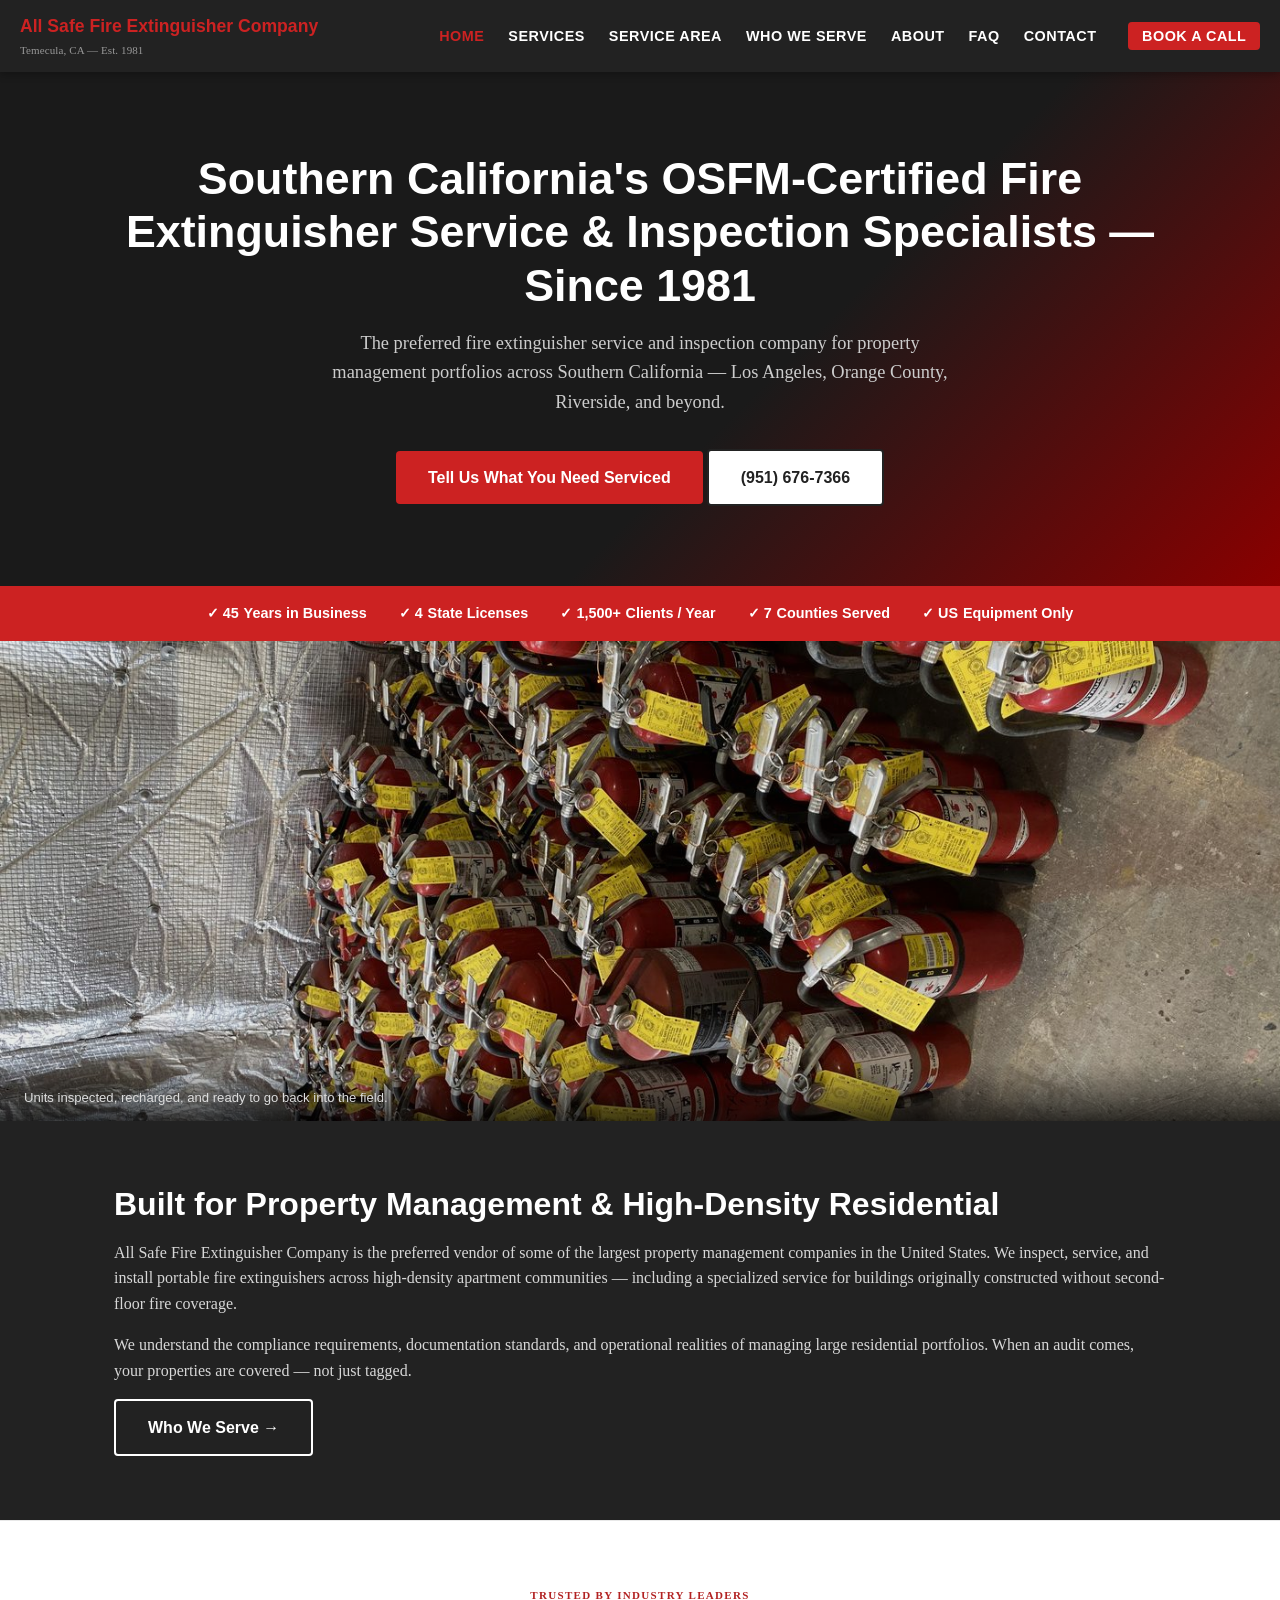
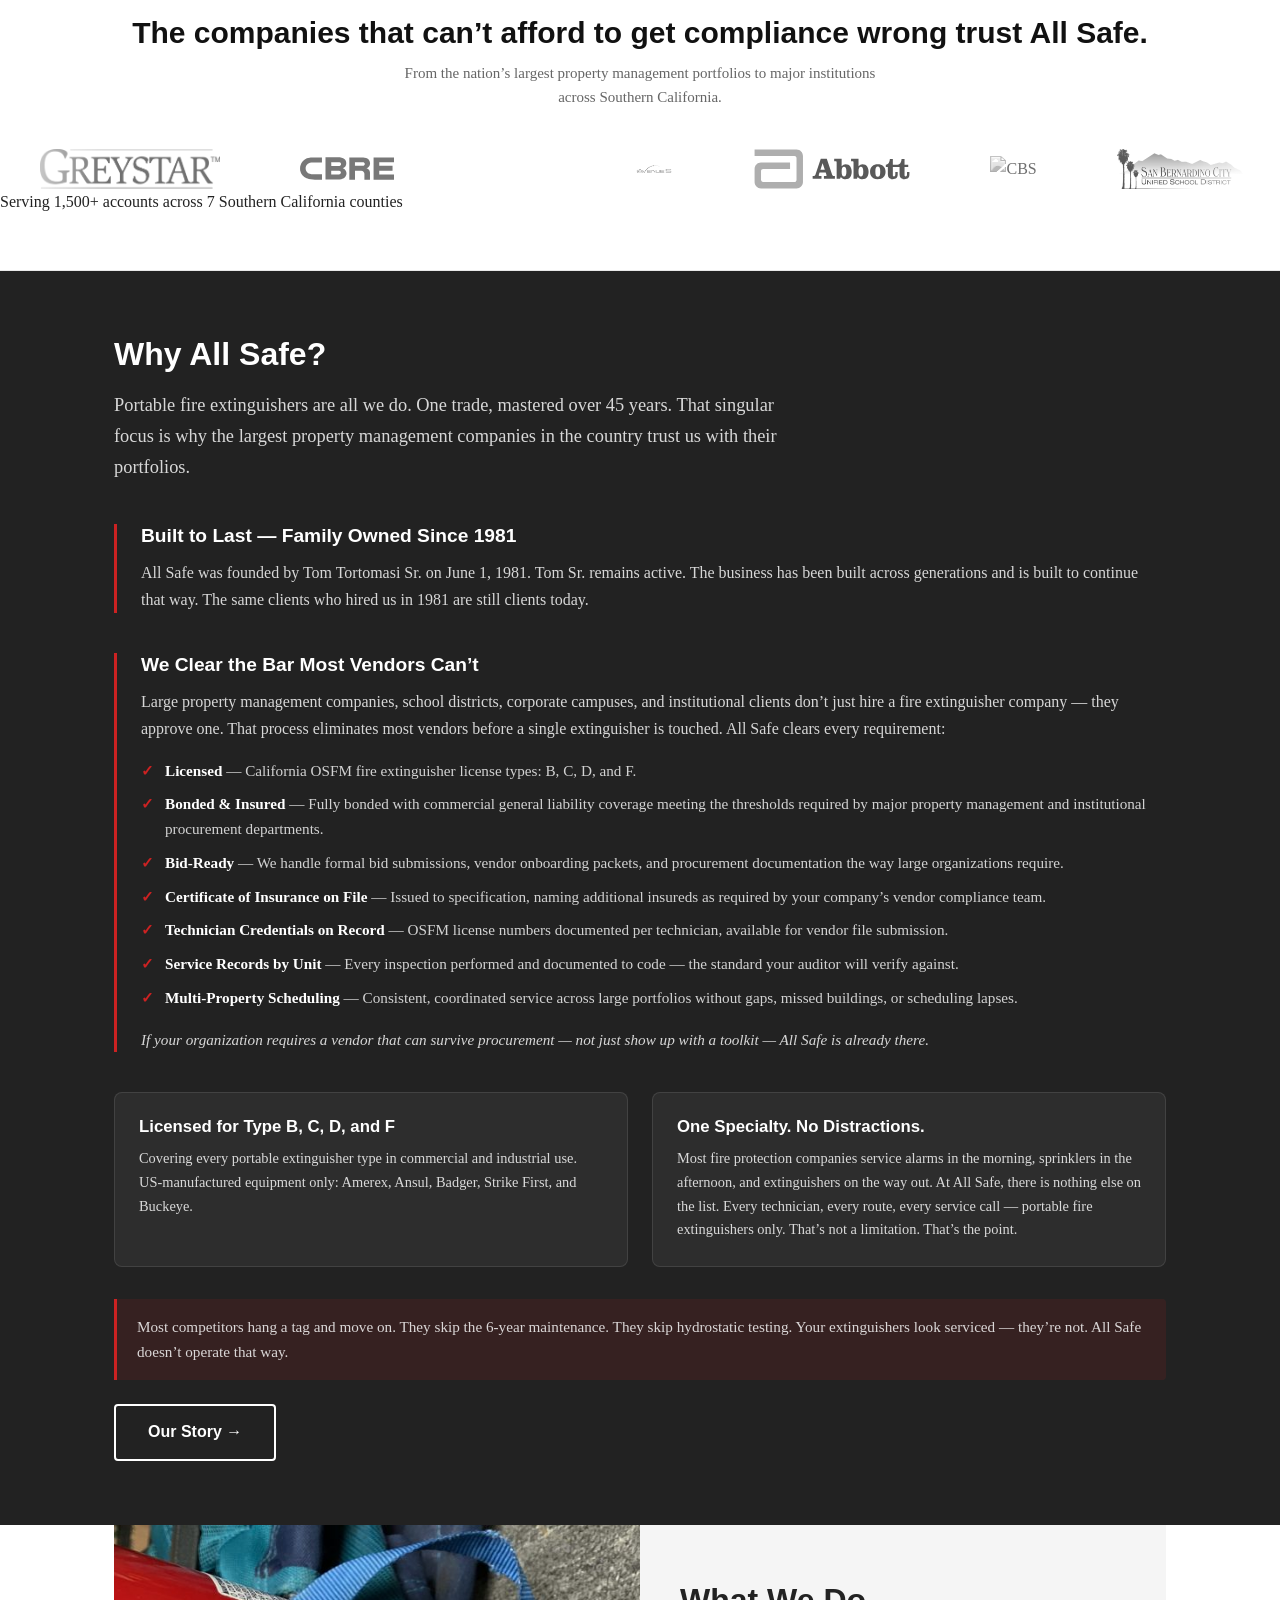
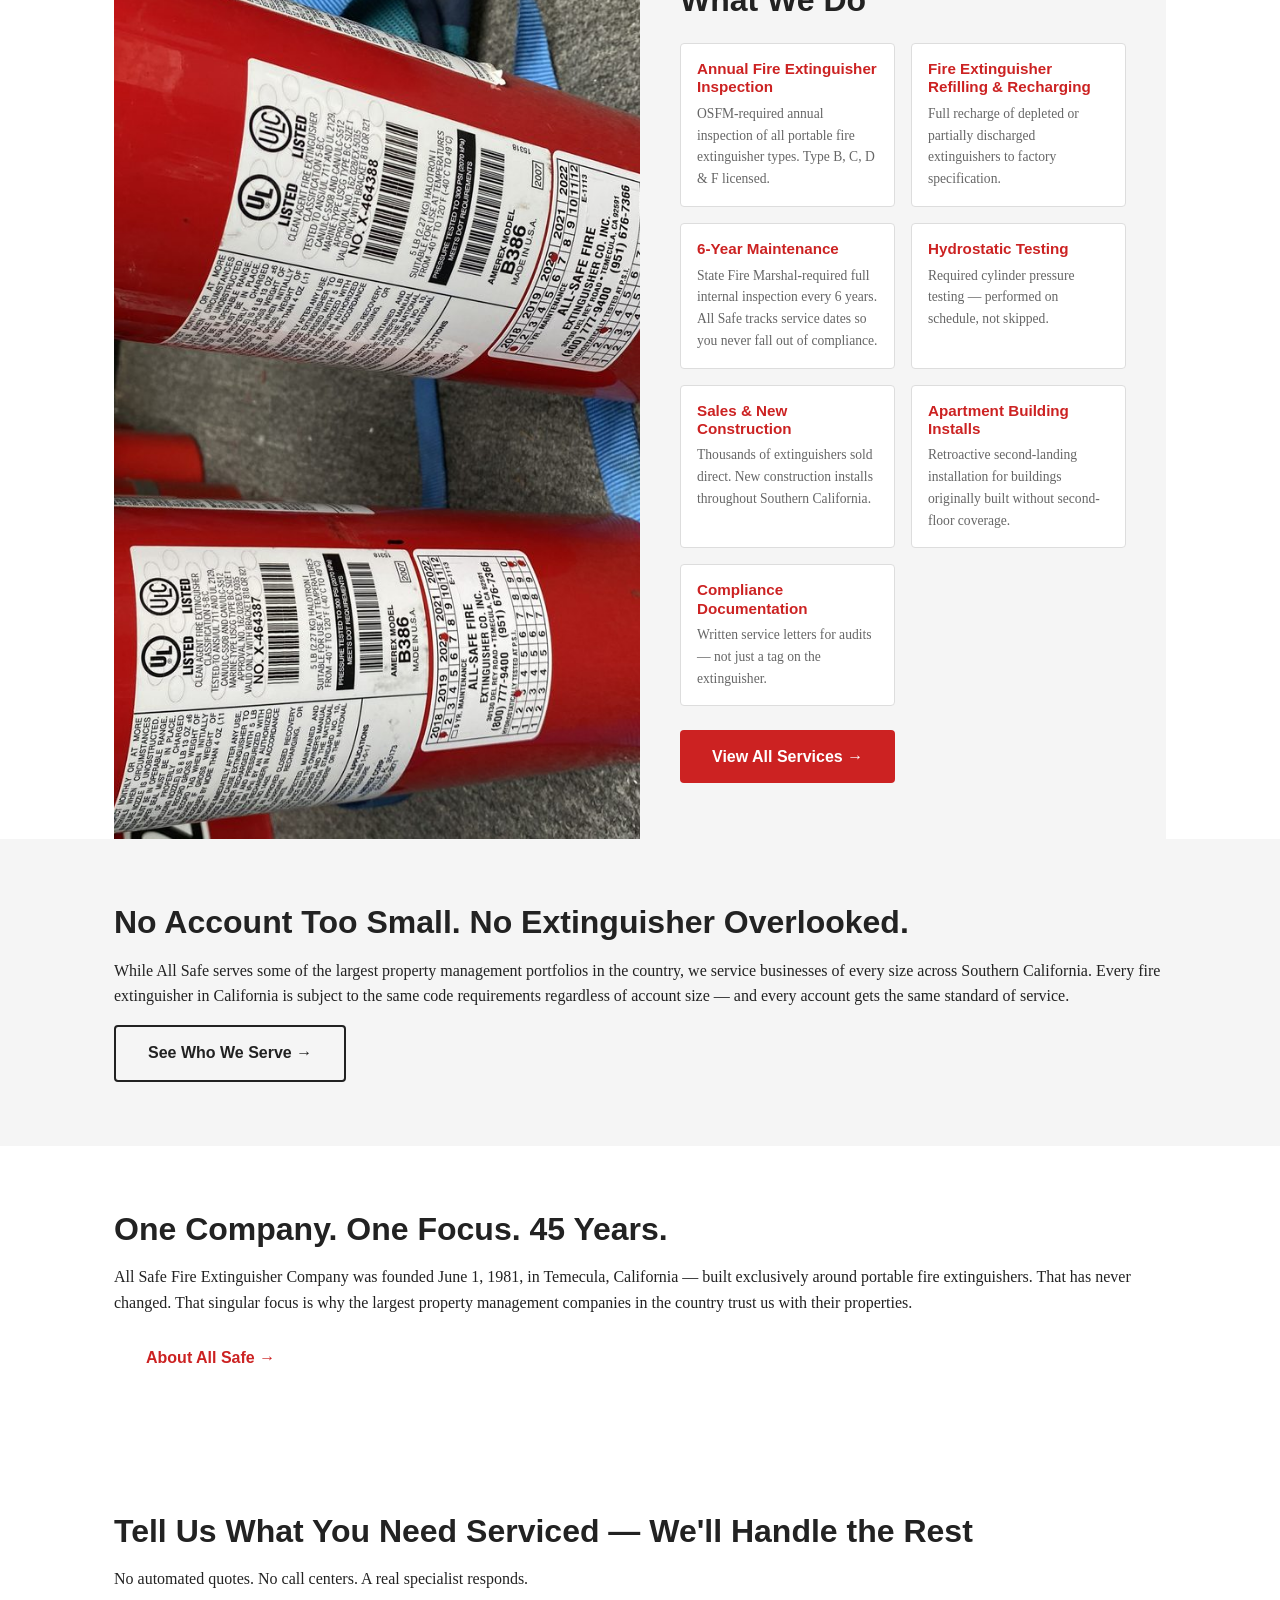
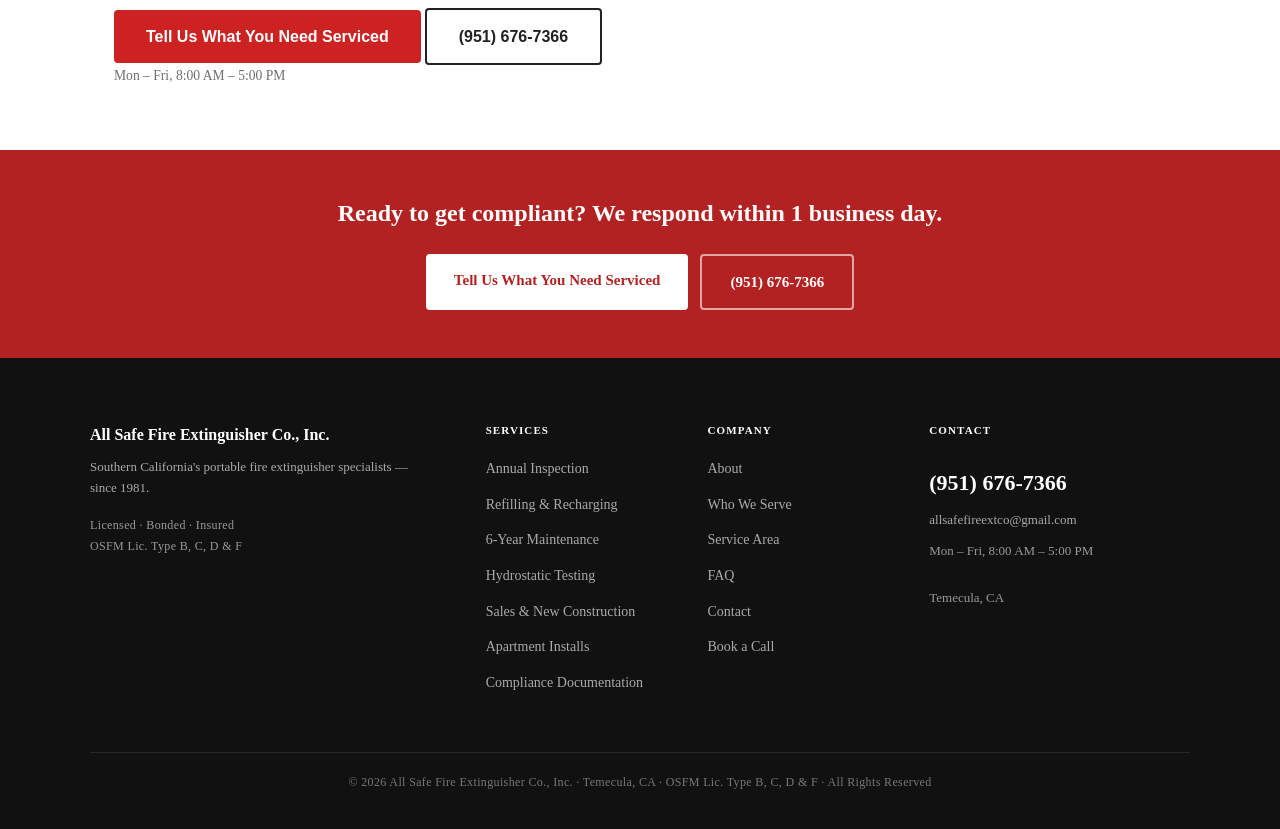
==== index.html @ 40f94bbf "Header: rename to Company, red brand color, white tap flash" ====
<!DOCTYPE html>
<html lang="en">
<head>
  <meta charset="UTF-8">
  <meta name="viewport" content="width=device-width, initial-scale=1.0">
  <title>Fire Extinguisher Service &amp; Inspection | Southern California | All Safe Fire Extinguisher Company</title>
  <meta name="description" content="All Safe Fire Extinguisher Company provides OSFM-certified fire extinguisher service, inspection, recharging &amp; hydrostatic testing across Southern California. Serving LA, Orange County, Riverside &amp; 7 counties since 1981. Call (951) 676-7366.">
  <link rel="canonical" href="https://allsafefire.com/index.html">
  <link rel="stylesheet" href="style.css">
  <script type="application/ld+json">
  {
    "@context": "https://schema.org",
    "@type": "LocalBusiness",
    "name": "All Safe Fire Extinguisher Co., Inc.",
    "telephone": "(951) 676-7366",
    "email": "allsafefireextco@gmail.com",
    "address": {
      "@type": "PostalAddress",
      "addressLocality": "Temecula",
      "addressRegion": "CA",
      "addressCountry": "US"
    },
    "url": "https://allsafefire.com",
    "foundingDate": "1981-06-01",
    "areaServed": "Southern California"
  }
  </script>
</head>
<body>
<header>
  <div class="header-inner">
    <div class="header-brand">
      <a href="index.html" class="site-name">All Safe Fire Extinguisher Company</a>
      <span class="header-meta">Temecula, CA &mdash; Est. 1981</span>
    </div>
    <button class="nav-toggle" aria-label="Toggle navigation">&#9776;</button>

    <nav>
      <ul>
        <li><a href="index.html" class="active">Home</a></li>
        <li><a href="services.html">Services</a></li>
        <li><a href="service-area.html">Service Area</a></li>
        <li><a href="who-we-serve.html">Who We Serve</a></li>
        <li><a href="about.html">About</a></li>
        <li><a href="faq.html">FAQ</a></li>
        <li><a href="contact.html">Contact</a></li>
        <li><a href="book-a-call.html" class="nav-cta">Book a Call</a></li>
      </ul>
    </nav>
  </div>
</header>
<main>
  <section class="hero">
    <div class="container">
      <h1>Southern California's OSFM-Certified Fire Extinguisher Service &amp; Inspection Specialists &mdash; Since 1981</h1>
      <p class="hero-sub">The preferred fire extinguisher service and inspection company for property management portfolios across Southern California &mdash; Los Angeles, Orange County, Riverside, and beyond.</p>
      <div class="hero-cta">
        <a href="contact.html" class="btn btn-primary">Tell Us What You Need Serviced</a>
        <a href="tel:9516767366" class="btn btn-secondary">(951) 676-7366</a>
      </div>
    </div>
  </section>
  <section class="trust-bar">
    <div class="container trust-bar-inner">
      <div class="trust-item"><span class="trust-num">45</span><span class="trust-label">Years in Business</span></div>
      <div class="trust-item"><span class="trust-num">4</span><span class="trust-label">State Licenses</span></div>
      <div class="trust-item"><span class="trust-num">1,500+</span><span class="trust-label">Clients / Year</span></div>
      <div class="trust-item"><span class="trust-num">7</span><span class="trust-label">Counties Served</span></div>
      <div class="trust-item"><span class="trust-num">US</span><span class="trust-label">Equipment Only</span></div>
    </div>
  </section>

  <!-- Editorial photo break -->
  <div class="photo-break">
    <img src="images/extinguishers-storage.jpg" alt="Hundreds of fire extinguishers staged and ready for deployment — All Safe Fire Extinguisher Co." loading="lazy">
    <p class="photo-caption">Units inspected, recharged, and ready to go back into the field.</p>
  </div>

  <section class="section section-dark">
    <div class="container">
      <h2>Built for Property Management &amp; High-Density Residential</h2>
      <p>All Safe Fire Extinguisher Company is the preferred vendor of some of the largest property management companies in the United States. We inspect, service, and install portable fire extinguishers across high-density apartment communities &mdash; including a specialized service for buildings originally constructed without second-floor fire coverage.</p>
      <p>We understand the compliance requirements, documentation standards, and operational realities of managing large residential portfolios. When an audit comes, your properties are covered &mdash; not just tagged.</p>
      <a href="who-we-serve.html" class="btn btn-outline">Who We Serve &rarr;</a>
    </div>
  </section>

  <section class="trusted-section"><div class="trusted-header">
    <span class="eyebrow">Trusted by Industry Leaders</span>
    <h2>The companies that can&#8217;t afford to get compliance wrong trust All Safe.</h2>
    <p>From the nation&#8217;s largest property management portfolios to major institutions across Southern California.</p>
  </div><div class="marquee-wrapper">
    <div class="marquee-track">
      <div class="logo-item"><img src="images/greystar-logo.png" alt="Greystar" style="max-height:40px;max-width:180px;width:auto;height:auto;object-fit:contain;filter:grayscale(100%);opacity:0.65;"></div>
      <div class="logo-item"><img src="images/cbre-logo.svg" alt="CBRE" style="max-height:40px;max-width:180px;width:auto;height:auto;object-fit:contain;filter:grayscale(100%);opacity:0.65;"></div>
      <div class="logo-item"><img src="images/firstservice-logo.svg" alt="FirstService Residential" style="max-height:40px;max-width:220px;width:auto;height:auto;object-fit:contain;filter:grayscale(100%);opacity:0.65;"></div>
      <div class="logo-item"><img src="images/fairfield-logo.svg" alt="Fairfield Residential" style="max-height:40px;max-width:220px;width:auto;height:auto;object-fit:contain;filter:grayscale(100%);opacity:0.65;"></div>
      <div class="logo-item"><img src="images/avenue5-logo.png" alt="Avenue5 Residential" style="max-height:40px;max-width:220px;width:auto;height:auto;object-fit:contain;filter:grayscale(100%);opacity:0.65;"></div>
      <div class="logo-item"><img src="images/abbott-logo.svg" alt="Abbott" style="max-height:40px;max-width:180px;width:auto;height:auto;object-fit:contain;filter:grayscale(100%);opacity:0.65;"></div>
      <div class="logo-item"><img src="images/cbs-logo.svg" alt="CBS" style="max-height:40px;max-width:180px;width:auto;height:auto;object-fit:contain;filter:grayscale(100%);opacity:0.65;"></div>
      <div class="logo-item"><img src="images/sbcusd-logo.png" alt="San Bernardino City Unified" style="max-height:40px;max-width:180px;width:auto;height:auto;object-fit:contain;filter:grayscale(100%);opacity:0.65;"></div>
      <div class="logo-item"><img src="images/temecula-valley-hospital-logo.svg" alt="Temecula Valley Hospital" style="max-height:40px;max-width:220px;width:auto;height:auto;object-fit:contain;filter:grayscale(100%);opacity:0.65;"></div>
      <div class="logo-item"><img src="images/greystar-logo.png" alt="Greystar" style="max-height:40px;max-width:180px;width:auto;height:auto;object-fit:contain;filter:grayscale(100%);opacity:0.65;"></div>
      <div class="logo-item"><img src="images/cbre-logo.svg" alt="CBRE" style="max-height:40px;max-width:180px;width:auto;height:auto;object-fit:contain;filter:grayscale(100%);opacity:0.65;"></div>
      <div class="logo-item"><img src="images/firstservice-logo.svg" alt="FirstService Residential" style="max-height:40px;max-width:220px;width:auto;height:auto;object-fit:contain;filter:grayscale(100%);opacity:0.65;"></div>
      <div class="logo-item"><img src="images/fairfield-logo.svg" alt="Fairfield Residential" style="max-height:40px;max-width:220px;width:auto;height:auto;object-fit:contain;filter:grayscale(100%);opacity:0.65;"></div>
      <div class="logo-item"><img src="images/avenue5-logo.png" alt="Avenue5 Residential" style="max-height:40px;max-width:220px;width:auto;height:auto;object-fit:contain;filter:grayscale(100%);opacity:0.65;"></div>
      <div class="logo-item"><img src="images/abbott-logo.svg" alt="Abbott" style="max-height:40px;max-width:180px;width:auto;height:auto;object-fit:contain;filter:grayscale(100%);opacity:0.65;"></div>
      <div class="logo-item"><img src="images/cbs-logo.svg" alt="CBS" style="max-height:40px;max-width:180px;width:auto;height:auto;object-fit:contain;filter:grayscale(100%);opacity:0.65;"></div>
      <div class="logo-item"><img src="images/sbcusd-logo.png" alt="San Bernardino City Unified" style="max-height:40px;max-width:180px;width:auto;height:auto;object-fit:contain;filter:grayscale(100%);opacity:0.65;"></div>
      <div class="logo-item"><img src="images/temecula-valley-hospital-logo.svg" alt="Temecula Valley Hospital" style="max-height:40px;max-width:220px;width:auto;height:auto;object-fit:contain;filter:grayscale(100%);opacity:0.65;"></div>
    </div>
  </div><div class="trusted-footer">
    Serving 1,500+ accounts across 7 Southern California counties
  </div></section>

  <section class="section section-dark why-allsafe-section">
    <div class="container">
      <h2>Why All Safe?</h2>
      <p class="section-lead">Portable fire extinguishers are all we do. One trade, mastered over 45 years. That singular focus is why the largest property management companies in the country trust us with their portfolios.</p>

      <div class="why-block">
        <h3>Built to Last &#8212; Family Owned Since 1981</h3>
        <p>All Safe was founded by Tom Tortomasi Sr. on June 1, 1981. Tom Sr. remains active. The business has been built across generations and is built to continue that way. The same clients who hired us in 1981 are still clients today.</p>
      </div>

      <div class="why-block">
        <h3>We Clear the Bar Most Vendors Can&#8217;t</h3>
        <p>Large property management companies, school districts, corporate campuses, and institutional clients don&#8217;t just hire a fire extinguisher company &#8212; they approve one. That process eliminates most vendors before a single extinguisher is touched. All Safe clears every requirement:</p>
        <ul class="why-checklist">
          <li><strong>Licensed</strong> &#8212; California OSFM fire extinguisher license types: B, C, D, and F.</li>
          <li><strong>Bonded &amp; Insured</strong> &#8212; Fully bonded with commercial general liability coverage meeting the thresholds required by major property management and institutional procurement departments.</li>
          <li><strong>Bid-Ready</strong> &#8212; We handle formal bid submissions, vendor onboarding packets, and procurement documentation the way large organizations require.</li>
          <li><strong>Certificate of Insurance on File</strong> &#8212; Issued to specification, naming additional insureds as required by your company&#8217;s vendor compliance team.</li>
          <li><strong>Technician Credentials on Record</strong> &#8212; OSFM license numbers documented per technician, available for vendor file submission.</li>
          <li><strong>Service Records by Unit</strong> &#8212; Every inspection performed and documented to code &#8212; the standard your auditor will verify against.</li>
          <li><strong>Multi-Property Scheduling</strong> &#8212; Consistent, coordinated service across large portfolios without gaps, missed buildings, or scheduling lapses.</li>
        </ul>
        <p class="why-close">If your organization requires a vendor that can survive procurement &#8212; not just show up with a toolkit &#8212; All Safe is already there.</p>
      </div>

      <div class="why-grid">
        <div class="why-card">
          <h3>Licensed for Type B, C, D, and F</h3>
          <p>Covering every portable extinguisher type in commercial and industrial use. US-manufactured equipment only: Amerex, Ansul, Badger, Strike First, and Buckeye.</p>
        </div>
        <div class="why-card">
          <h3>One Specialty. No Distractions.</h3>
          <p>Most fire protection companies service alarms in the morning, sprinklers in the afternoon, and extinguishers on the way out. At All Safe, there is nothing else on the list. Every technician, every route, every service call &#8212; portable fire extinguishers only. That&#8217;s not a limitation. That&#8217;s the point.</p>
        </div>
      </div>

      <p class="why-verdict">Most competitors hang a tag and move on. They skip the 6-year maintenance. They skip hydrostatic testing. Your extinguishers look serviced &#8212; they&#8217;re not. All Safe doesn&#8217;t operate that way.</p>
      <a href="about.html" class="btn btn-outline">Our Story &rarr;</a>
    </div>
  </section>

  <!-- Split photo + CTA: technician in the field -->
  <section class="section photo-split-section">
    <div class="container photo-split">
      <div class="photo-split-img">
        <img src="images/extinguishers-closeup.jpg" alt="All Safe technician inspecting fire extinguishers in the field" loading="lazy">
      </div>
      <div class="photo-split-text">
        <h2>What We Do</h2>
        <div class="services-grid">
          <div class="service-card">
            <h3><a href="services.html#annual-inspection">Annual Fire Extinguisher Inspection</a></h3>
            <p>OSFM-required annual inspection of all portable fire extinguisher types. Type B, C, D &amp; F licensed.</p>
          </div>
          <div class="service-card">
            <h3><a href="services.html#recharging">Fire Extinguisher Refilling &amp; Recharging</a></h3>
            <p>Full recharge of depleted or partially discharged extinguishers to factory specification.</p>
          </div>
          <div class="service-card">
            <h3><a href="services.html#six-year">6-Year Maintenance</a></h3>
            <p>State Fire Marshal-required full internal inspection every 6 years. All Safe tracks service dates so you never fall out of compliance.</p>
          </div>
          <div class="service-card">
            <h3><a href="services.html#hydrostatic">Hydrostatic Testing</a></h3>
            <p>Required cylinder pressure testing &mdash; performed on schedule, not skipped.</p>
          </div>
          <div class="service-card">
            <h3><a href="services.html#sales">Sales &amp; New Construction</a></h3>
            <p>Thousands of extinguishers sold direct. New construction installs throughout Southern California.</p>
          </div>
          <div class="service-card">
            <h3><a href="services.html#apartment-installs">Apartment Building Installs</a></h3>
            <p>Retroactive second-landing installation for buildings originally built without second-floor coverage.</p>
          </div>
          <div class="service-card">
            <h3><a href="services.html#compliance-docs">Compliance Documentation</a></h3>
            <p>Written service letters for audits &mdash; not just a tag on the extinguisher.</p>
          </div>
        </div>
        <a href="services.html" class="btn btn-primary">View All Services &rarr;</a>
      </div>
    </div>
  </section>

  <section class="section section-light">
    <div class="container">
      <h2>No Account Too Small. No Extinguisher Overlooked.</h2>
      <p>While All Safe serves some of the largest property management portfolios in the country, we service businesses of every size across Southern California. Every fire extinguisher in California is subject to the same code requirements regardless of account size &mdash; and every account gets the same standard of service.</p>
      <a href="who-we-serve.html" class="btn btn-outline" style="border-color:var(--dark);color:var(--dark);">See Who We Serve &rarr;</a>
    </div>
  </section>

  <section class="section section-red">
    <div class="container">
      <h2>One Company. One Focus. 45 Years.</h2>
      <p>All Safe Fire Extinguisher Company was founded June 1, 1981, in Temecula, California &mdash; built exclusively around portable fire extinguishers. That has never changed. That singular focus is why the largest property management companies in the country trust us with their properties.</p>
      <a href="about.html" class="btn btn-white">About All Safe &rarr;</a>
    </div>
  </section>

  <section class="section">
    <div class="container cta-block">
      <h2>Tell Us What You Need Serviced &mdash; We'll Handle the Rest</h2>
      <p>No automated quotes. No call centers. A real specialist responds.</p>
      <div class="cta-contacts">
        <a href="contact.html" class="btn btn-primary">Tell Us What You Need Serviced</a>
        <a href="tel:9516767366" class="btn btn-secondary">(951) 676-7366</a>
      </div>
      <p class="hours-note">Mon &ndash; Fri, 8:00 AM &ndash; 5:00 PM</p>
    </div>
  </section>
</main>

<script>
  document.querySelector('.nav-toggle').addEventListener('click', function() {
    this.closest('nav').classList.toggle('nav-open');
  });
</script>
<!-- PRE-FOOTER CTA STRIP -->
<div class="prefooter-cta">
  <div class="prefooter-inner">
    <p class="prefooter-headline">Ready to get compliant? We respond within 1 business day.</p>
    <div class="prefooter-actions">
      <a href="contact.html" class="btn-footer-primary">Tell Us What You Need Serviced</a>
      <a href="tel:9516767366" class="btn-footer-secondary">(951) 676-7366</a>
    </div>
  </div>
</div>

<!-- MAIN FOOTER -->
<footer class="site-footer">
  <div class="footer-inner">
    <div class="footer-col footer-brand">
      <p class="footer-company-name">All Safe Fire Extinguisher Co., Inc.</p>
      <p class="footer-descriptor">Southern California's portable fire extinguisher specialists &mdash; since 1981.</p>
      <p class="footer-badges">Licensed &middot; Bonded &middot; Insured<br>OSFM Lic. Type B, C, D &amp; F</p>
    </div>
    <div class="footer-col">
      <p class="footer-col-heading">Services</p>
      <ul class="footer-links">
        <li><a href="services.html#annual-inspection">Annual Inspection</a></li>
        <li><a href="services.html#recharging">Refilling &amp; Recharging</a></li>
        <li><a href="services.html#six-year">6-Year Maintenance</a></li>
        <li><a href="services.html#hydrostatic">Hydrostatic Testing</a></li>
        <li><a href="services.html#sales">Sales &amp; New Construction</a></li>
        <li><a href="services.html#apartment-installs">Apartment Installs</a></li>
        <li><a href="services.html#compliance-docs">Compliance Documentation</a></li>
      </ul>
    </div>
    <div class="footer-col">
      <p class="footer-col-heading">Company</p>
      <ul class="footer-links">
        <li><a href="about.html">About</a></li>
        <li><a href="who-we-serve.html">Who We Serve</a></li>
        <li><a href="service-area.html">Service Area</a></li>
        <li><a href="faq.html">FAQ</a></li>
        <li><a href="contact.html">Contact</a></li>
        <li><a href="book-a-call.html">Book a Call</a></li>
      </ul>
    </div>
    <div class="footer-col footer-contact">
      <p class="footer-col-heading">Contact</p>
      <a href="tel:9516767366" class="footer-phone">(951) 676-7366</a>
      <a href="mailto:allsafefireextco@gmail.com" class="footer-email">allsafefireextco@gmail.com</a>
      <p class="footer-hours">Mon &ndash; Fri, 8:00 AM &ndash; 5:00 PM</p>
      <p class="footer-location">Temecula, CA</p>
    </div>
  </div>
  <div class="footer-bottom">
    <p>&copy; 2026 All Safe Fire Extinguisher Co., Inc. &middot; Temecula, CA &middot; OSFM Lic. Type B, C, D &amp; F &middot; All Rights Reserved</p>
  </div>
</footer>
</body>
</html>
---- style.css ----
/* All Safe Fire Extinguisher Co — Global Styles */
:root {
  --red: #CC2222;
  --dark: #222222;
  --white: #FFFFFF;
  --light: #F5F5F5;
  --gray: #666666;
  --border: #DDDDDD;
}

*, *::before, *::after { box-sizing: border-box; margin: 0; padding: 0; }

html { font-size: 16px; scroll-behavior: smooth; }

body {
  font-family: Georgia, 'Times New Roman', serif;
  color: var(--dark);
  background: var(--white);
  line-height: 1.6;
}

/* Typography */
h1, h2, h3, h4, h5 {
  font-family: Arial, Helvetica, sans-serif;
  font-weight: 700;
  line-height: 1.2;
}
h1 { font-size: clamp(1.8rem, 4vw, 2.8rem); margin-bottom: 1.25rem; }
h2 { font-size: clamp(1.4rem, 3vw, 2rem); margin-bottom: 1rem; }
h3 { font-size: clamp(1.1rem, 2vw, 1.4rem); margin-bottom: 0.875rem; }
h4 { margin-bottom: 0.75rem; }
p { margin-bottom: 1rem; }

/* Heading → paragraph gap */
h2 + p, h3 + p, h4 + p { margin-top: 0.75rem; }

/* Mid-section heading clearance (heading that follows body content) */
p + h2, p + h3, ul + h2, ul + h3 { margin-top: 2rem; }

/* List item breathing room */
.content li, .service-block li, .who-block li {
  margin-bottom: 0.5rem;
  line-height: 1.6;
}
a { color: var(--red); text-decoration: none; }
a:hover { text-decoration: underline; }

/* Layout */
.container { max-width: 1100px; margin: 0 auto; padding: 0 1.5rem; }
.section { padding: 4rem 0; }
.section--light { background: var(--light); }
.section--dark { background: var(--dark); color: var(--white); }
.section--red { background: var(--red); color: var(--white); }

/* Header */
header {
  background: var(--dark);
  color: var(--white);
  position: sticky;
  top: 0;
  z-index: 100;
  box-shadow: 0 2px 8px rgba(0,0,0,0.3);
}
.site-header {
  background: var(--dark);
  color: var(--white);
  position: sticky;
  top: 0;
  z-index: 100;
  box-shadow: 0 2px 8px rgba(0,0,0,0.3);
}
.header-inner {
  display: flex;
  align-items: center;
  justify-content: space-between;
  padding: 12px 20px;
  max-width: 100%;
}
.header-brand {
  display: flex;
  flex-direction: column;
  gap: 2px;
  flex: 1;
  min-width: 0;
}
.site-name {
  font-family: Arial, sans-serif;
  font-weight: 700;
  font-size: 1.1rem;
  color: #CC2222;
  text-decoration: none;
  white-space: nowrap;
  overflow: hidden;
  text-overflow: ellipsis;
  -webkit-tap-highlight-color: rgba(255, 255, 255, 0.25);
}
.site-name:hover { color: #CC2222; text-decoration: none; }
.site-name:active { color: #fff; transition: color 0.08s ease; }
.header-meta {
  font-size: 11px;
  color: #999;
  letter-spacing: 0.01em;
}
.site-logo { font-family: Arial, sans-serif; font-weight: 700; font-size: 1.2rem; color: var(--white); }
.site-logo span { color: var(--red); }
.header-phone { color: var(--red); font-weight: 700; font-size: 1.1rem; font-family: Arial, sans-serif; }
.site-nav ul { list-style: none; display: flex; gap: 1.5rem; flex-wrap: wrap; }
.site-nav a { color: var(--white); font-family: Arial, sans-serif; font-size: 0.9rem; font-weight: 600; text-transform: uppercase; letter-spacing: 0.5px; }
.site-nav a:hover { color: var(--red); text-decoration: none; }

/* Hero */
.hero {
  background: linear-gradient(135deg, #1a1a1a 60%, #8B0000 100%);
  color: var(--white);
  padding: 5rem 1.5rem;
  text-align: center;
}
.hero h1 { color: var(--white); margin-bottom: 1rem; }
.hero p { font-size: 1.15rem; max-width: 650px; margin: 0 auto 2rem; color: #ccc; }

/* Trust Bar */
.trust-bar {
  background: var(--red);
  color: var(--white);
  padding: 1rem 0;
}
.trust-bar-inner {
  display: flex;
  justify-content: center;
  flex-wrap: wrap;
  gap: 0.5rem 2rem;
  max-width: 1100px;
  margin: 0 auto;
  padding: 0 1.5rem;
  font-family: Arial, sans-serif;
  font-weight: 700;
  font-size: 0.9rem;
  text-align: center;
}
.trust-bar-inner .trust-num::before { content: "✓ "; }
.trust-item { display: inline-flex; align-items: baseline; gap: 0.3rem; }

/* Buttons */
.btn {
  display: inline-block;
  padding: 0.85rem 2rem;
  border-radius: 4px;
  font-family: Arial, sans-serif;
  font-weight: 700;
  font-size: 1rem;
  cursor: pointer;
  transition: opacity 0.2s;
}
.btn:hover { opacity: 0.85; text-decoration: none; }
.btn-primary { background: var(--red); color: var(--white); }
.btn-secondary { background: var(--white); color: var(--dark); border: 2px solid var(--dark); }
.btn-outline { background: transparent; color: var(--white); border: 2px solid var(--white); }

/* Grid */
.grid-3 { display: grid; grid-template-columns: repeat(auto-fit, minmax(280px, 1fr)); gap: 2rem; }
.grid-2 { display: grid; grid-template-columns: repeat(auto-fit, minmax(300px, 1fr)); gap: 2rem; }

/* Cards */
.card {
  background: var(--white);
  border: 1px solid var(--border);
  border-radius: 6px;
  padding: 2rem;
}
.card-icon { font-size: 2.5rem; margin-bottom: 1rem; display: block; }
.card h3 { margin-bottom: 0.75rem; }

/* CTA Section */
.cta-section { text-align: center; padding: 4rem 1.5rem; }
.cta-section h2 { margin-bottom: 1rem; }
.cta-section p { margin-bottom: 2rem; font-size: 1.1rem; }

/* Page Hero (inner pages) */
.page-hero {
  background: var(--dark);
  color: var(--white);
  padding: 3rem 1.5rem;
  text-align: center;
}
.page-hero h1 { color: var(--white); margin-bottom: 0.5rem; }
.page-hero p { color: #ccc; max-width: 600px; margin: 0 auto; }

/* Breadcrumb */
.breadcrumb {
  background: var(--light);
  padding: 0.75rem 0;
  font-family: Arial, sans-serif;
  font-size: 0.85rem;
  color: var(--gray);
}
.breadcrumb .container { display: flex; gap: 0.5rem; flex-wrap: wrap; }
.breadcrumb a { color: var(--red); }

/* FAQ */
.faq-item { border-bottom: 1px solid var(--border); padding: 1.5rem 0; }
.faq-item:first-child { border-top: 1px solid var(--border); }
.faq-q { font-family: Arial, sans-serif; font-weight: 700; font-size: 1.05rem; margin-bottom: 0.75rem; }
.faq-a p { margin-bottom: 0.5rem; }

/* Footer */

.footer-grid { display: grid; grid-template-columns: repeat(auto-fit, minmax(220px, 1fr)); gap: 2rem; max-width: 1100px; margin: 0 auto; padding: 0 1.5rem 2rem; }

.footer-nap { line-height: 1.8; }

/* Hamburger toggle button */
.nav-toggle {
  display: none;
  background: none;
  border: none;
  color: var(--white);
  font-size: 1.8rem;
  cursor: pointer;
  line-height: 1;
  padding: 0.25rem 0.5rem;
  flex-shrink: 0;
  -webkit-tap-highlight-color: rgba(255, 255, 255, 0.2);
}
.nav-toggle:active { opacity: 0.7; }

/* Navigation base styles — ul-based nav (index, services, about, who-we-serve, faq, contact) */
header nav ul { list-style: none; display: flex; gap: 1.5rem; flex-wrap: wrap; align-items: center; }
header nav a { color: var(--white); font-family: Arial, sans-serif; font-size: 0.9rem; font-weight: 600; text-transform: uppercase; letter-spacing: 0.5px; }
header nav a:hover { color: var(--red); text-decoration: none; }
header nav a.active { color: var(--red); }
header nav a.nav-cta { background: var(--red); color: var(--white); padding: 0.35rem 0.85rem; border-radius: 4px; margin-left: 0.5rem; }
header nav a.nav-cta:hover { opacity: 0.85; color: var(--white); }
.nav-cta { background: var(--red); color: white !important; padding: .3rem .9rem; border-radius: .25rem; margin-left: .5rem; }

/* Main-nav — flat-link nav (service-area, 404) */
.main-nav { display: flex; gap: 1.5rem; align-items: center; flex-wrap: wrap; }
.main-nav a { color: var(--white); font-family: Arial, sans-serif; font-size: 0.9rem; font-weight: 600; text-transform: uppercase; letter-spacing: 0.5px; }
.main-nav a:hover { color: var(--red); text-decoration: none; }
.main-nav a.active { color: var(--red); }

/* Responsive */
@media (max-width: 768px) {
  .header-inner { display: flex; flex-wrap: wrap; align-items: center; gap: 0; padding: 12px 16px; }
  .header-brand { flex: 1; min-width: 0; }
  .nav-toggle { display: block; }
  header nav { width: 100%; order: 3; }
  header nav ul {
    display: none;
    flex-direction: column;
    width: 100%;
    gap: 0;
    padding: 0.25rem 0;
  }
  header nav.nav-open ul { display: flex; }
  header nav ul li { width: 100%; }
  header nav ul li a {
    display: block;
    padding: 0.75rem 1rem;
    border-bottom: 1px solid rgba(255,255,255,0.1);
  }
  /* Flat-link nav (service-area, 404) */
  .main-nav { flex-direction: column; width: 100%; order: 3; gap: 0; }
  .main-nav > a { display: none; padding: 0.75rem 1rem; border-bottom: 1px solid rgba(255,255,255,0.1); width: 100%; }
  .main-nav.nav-open > a { display: block; }
  .hero { padding: 3rem 1.5rem; }
  .section { padding: 2.5rem 0; }
}

/* =====================================================
   Logo Strip / Client Logo Grid
   ===================================================== */

/* Section-level subtitle for logo strip */
.logo-strip-sub {
  color: var(--gray);
  font-family: Arial, sans-serif;
  font-size: 0.95rem;
  max-width: 700px;
  margin: 0.5rem auto 2.5rem;
  text-align: center;
  line-height: 1.6;
}

/* Logo grid layout */
.logo-grid {
  display: flex;
  flex-wrap: wrap;
  justify-content: center;
  align-items: center;
  gap: 2rem;
  padding: 2rem 0;
  min-height: unset;
}

/* Smaller variant used in sub-sections */
.logo-grid-sm {
  grid-template-columns: repeat(auto-fit, minmax(150px, 1fr));
  margin-top: 1.75rem;
  gap: 1rem;
}

/* Individual logo card */
.logo-item {
  display: flex;
  align-items: center;
  justify-content: center;
  padding: 1.25rem 1.5rem;
  background: var(--white);
  border: 1px solid var(--border);
  border-radius: 6px;
  transition: border-color 0.25s ease, box-shadow 0.25s ease;
  min-height: 80px;
}

.logo-item:hover {
  border-color: #bbb;
  box-shadow: 0 4px 16px rgba(0, 0, 0, 0.1);
}

/* Logo images — grayscale by default, full color on hover */
.logo-grid img,
.logo-item img {
  max-height: 50px;
  max-width: 140px;
  width: auto;
  height: auto;
  object-fit: contain;
  filter: grayscale(100%);
  opacity: 0.7;
  transition: filter .3s, opacity .3s;
  display: block;
}

.logo-grid img:hover,
.logo-item img:hover,
.logo-item:hover img {
  filter: grayscale(0%);
  opacity: 1;
}

/* Logo item on a dark background — keeps white card appearance */
.logo-item-on-dark {
  background: rgba(255, 255, 255, 0.96);
  border-color: rgba(255, 255, 255, 0.2);
}

.logo-item-on-dark:hover {
  border-color: rgba(255, 255, 255, 0.5);
  box-shadow: 0 4px 20px rgba(0, 0, 0, 0.25);
}

/* Notable client callout with logo */
.client-callout-logo {
  display: inline-flex;
  flex-direction: column;
  align-items: flex-start;
  margin-top: 1.75rem;
  gap: 0.5rem;
}

.client-callout-label {
  font-family: Arial, sans-serif;
  font-size: 0.75rem;
  font-weight: 700;
  text-transform: uppercase;
  letter-spacing: 1.5px;
  color: rgba(255, 255, 255, 0.55);
}

/* Inline logo item (used in notable client callouts) */
.logo-item-inline {
  display: inline-flex;
  padding: 0.85rem 1.5rem;
  background: rgba(255, 255, 255, 0.96);
  border: none;
  border-radius: 5px;
  width: auto;
  min-height: unset;
  box-shadow: 0 2px 8px rgba(0, 0, 0, 0.15);
  transition: box-shadow 0.25s ease;
}

.logo-item-inline:hover {
  border-color: transparent;
  box-shadow: 0 4px 16px rgba(0, 0, 0, 0.22);
}

.logo-item-inline img {
  max-width: 160px;
  max-height: 44px;
  filter: grayscale(0%) opacity(1);
}

.logo-item-inline:hover img {
  filter: grayscale(0%) opacity(1);
}

/* Notable client card */
.notable-client-card {
  display: flex;
  align-items: center;
  gap: 1.5rem;
  background: rgba(255,255,255,.05);
  border: 1px solid rgba(255,255,255,.1);
  border-radius: .5rem;
  padding: 1.25rem 1.5rem;
  margin: 1rem 0;
}
.notable-logo {
  max-height: 40px;
  max-width: 120px;
  width: auto;
  height: auto;
  object-fit: contain;
  filter: brightness(0) invert(1);
  flex-shrink: 0;
}
.notable-desc {
  font-size: .9rem;
  color: rgba(255,255,255,.8);
  margin: 0;
}

/* Responsive logo grid */
@media (max-width: 900px) {
  .logo-grid {
    grid-template-columns: repeat(3, 1fr);
  }
}

@media (max-width: 640px) {
  .logo-grid,
  .logo-grid-sm {
    grid-template-columns: repeat(2, 1fr);
    gap: 0.85rem;
  }
  .logo-item {
    padding: 1rem 0.85rem;
    min-height: 68px;
  }
  .logo-grid img,
  .logo-item img {
    max-width: 120px;
    max-height: 50px;
  }
  .logo-strip-sub {
    font-size: 0.88rem;
  }
}

/* ── Photo Sections ──────────────────────────────────────────────────────── */

/* Full-width editorial photo break (index.html between trust bar + dark section) */
.photo-break {
  position: relative;
  overflow: hidden;
  max-height: 480px;
  background: #111;
}
.photo-break img {
  width: 100%;
  height: 100%;
  max-height: 480px;
  object-fit: cover;
  object-position: center 40%;
  display: block;
  opacity: 0.92;
}
.photo-caption {
  position: absolute;
  bottom: 0;
  left: 0;
  right: 0;
  background: linear-gradient(transparent, rgba(0,0,0,0.72));
  color: #ddd;
  font-family: Arial, sans-serif;
  font-size: 0.82rem;
  padding: 1.5rem 1.5rem 0.85rem;
  margin: 0;
}

/* Split layout: photo left/right + text (index.html services block) */
.photo-split-section { padding: 0; }
.photo-split {
  display: grid;
  grid-template-columns: 1fr 1fr;
  min-height: 520px;
}
.photo-split-img {
  overflow: hidden;
}
.photo-split-img img {
  width: 100%;
  height: 100%;
  object-fit: cover;
  object-position: center;
  display: block;
}
.photo-split-text {
  padding: 3.5rem 2.5rem;
  background: var(--light);
}
.photo-split-text h2 { margin-bottom: 1.5rem; }
.photo-split-text .services-grid {
  display: grid;
  grid-template-columns: 1fr 1fr;
  gap: 1rem;
  margin-bottom: 1.5rem;
}
.photo-split-text .service-card {
  background: var(--white);
  border: 1px solid var(--border);
  border-radius: 4px;
  padding: 1rem;
}
.photo-split-text .service-card h3 { font-size: 0.95rem; margin-bottom: 0.4rem; }
.photo-split-text .service-card p  { font-size: 0.85rem; margin: 0; color: var(--gray); }

/* About page: family block (text left, photo right) */
.about-family-block {
  display: grid;
  grid-template-columns: 1fr 1fr;
  gap: 3rem;
  align-items: center;
}
.about-family-text h2 { margin-bottom: 1rem; }
.about-family-photo { position: relative; }
.about-family-photo img {
  width: 100%;
  border-radius: 4px;
  display: block;
  object-fit: cover;
  max-height: 420px;
}
.about-family-photo .photo-caption {
  position: static;
  background: none;
  color: var(--gray);
  font-size: 0.8rem;
  padding: 0.5rem 0 0;
  font-family: Arial, sans-serif;
}

/* About page: field block (photo left, text right) */
.about-field-block {
  display: grid;
  grid-template-columns: 1fr 1fr;
  gap: 3rem;
  align-items: center;
}
.about-field-photo img {
  width: 100%;
  border-radius: 4px;
  display: block;
  object-fit: cover;
  max-height: 440px;
}
.about-field-text h2 { margin-bottom: 1rem; }

/* Responsive photo layouts */
@media (max-width: 900px) {
  .photo-split {
    grid-template-columns: 1fr;
  }
  .photo-split-img {
    max-height: 300px;
  }
  .photo-split-text {
    padding: 2rem 1.5rem;
  }
  .photo-split-text .services-grid {
    grid-template-columns: 1fr;
  }
  .about-family-block,
  .about-field-block {
    grid-template-columns: 1fr;
    gap: 1.5rem;
  }
  .about-field-photo { order: -1; }
  .photo-break { max-height: 260px; }
  .photo-break img { max-height: 260px; }
}

@media (max-width: 600px) {
  .photo-break { max-height: 200px; }
  .photo-break img { max-height: 200px; }
  .photo-split-img { max-height: 220px; }
}

/* =====================================================
   Section Padding — Service & Page Sections
   ===================================================== */
.service-block,
.service-section,
.page-section { padding-top: 3rem; padding-bottom: 3rem; }

/* =====================================================
   City List (service-area.html)
   ===================================================== */
.city-list {
  display: flex;
  flex-wrap: wrap;
  gap: 0.5rem;
  margin: 1rem 0 1.5rem;
}
.city-list span {
  background: rgba(255,255,255,0.1);
  border: 1px solid rgba(255,255,255,0.2);
  border-radius: 20px;
  padding: 0.3rem 0.85rem;
  font-family: Arial, sans-serif;
  font-size: 0.88rem;
  white-space: nowrap;
}
.section-alt .city-list span,
.section:not(.section-dark):not(.section-red) .city-list span {
  background: var(--light);
  border-color: var(--border);
  color: var(--dark);
}

/* =====================================================
   Contact Form Layout
   ===================================================== */
.contact-layout {
  display: grid;
  grid-template-columns: 1fr 2fr;
  gap: 3rem;
  align-items: start;
}
.contact-info h2 { margin-bottom: 1rem; }
.contact-method { margin-bottom: 1.5rem; }
.contact-method h3 { font-size: 1rem; margin-bottom: 0.35rem; font-family: Arial, sans-serif; }
.contact-link { font-size: 1.05rem; color: var(--red); font-weight: 600; }
.contact-phone { font-size: 1.2rem; }
.contact-form-wrap h2 { margin-bottom: 0.5rem; }
.contact-form { margin-top: 1.5rem; }
.form-group { margin-bottom: 1.25rem; }
.form-group label {
  display: block;
  font-family: Arial, sans-serif;
  font-weight: 700;
  font-size: 0.9rem;
  margin-bottom: 0.4rem;
  color: var(--dark);
}
.form-group input,
.form-group textarea,
.form-group select {
  width: 100%;
  padding: 0.75rem 1rem;
  border: 1px solid var(--border);
  border-radius: 4px;
  font-family: Georgia, serif;
  font-size: 1rem;
  color: var(--dark);
  background: var(--white);
  transition: border-color 0.2s;
}
.form-group input:focus,
.form-group textarea:focus { outline: none; border-color: var(--red); }
.form-group textarea { min-height: 120px; resize: vertical; }
.form-note { margin-top: 1rem; font-size: 0.88rem; color: var(--gray); }
@media (max-width: 768px) {
  .contact-layout { grid-template-columns: 1fr; gap: 2rem; }
}

/* =====================================================
   Service Inline CTAs (services.html)
   ===================================================== */
.service-cta-inline {
  display: flex;
  align-items: center;
  gap: 1.5rem;
  margin-top: 1.5rem;
  padding-top: 1.5rem;
  border-top: 1px solid rgba(255,255,255,0.15);
  flex-wrap: wrap;
}
.section:not(.section-dark):not(.section-red) .service-cta-inline {
  border-top-color: var(--border);
}
.service-cta-inline span { font-family: Arial, sans-serif; font-size: 0.95rem; }
.section-dark .service-cta-inline span { color: #ccc; }
.service-cta-inline span a { color: var(--red); font-weight: 700; }

/* =====================================================
   Industry CTA Links (who-we-serve.html)
   ===================================================== */
.industry-cta-link {
  color: var(--red);
  font-weight: 600;
  text-decoration: none;
  font-family: Arial, sans-serif;
}
.industry-cta-link:hover { text-decoration: underline; }

/* =============================================
   SITEWIDE ADDITIONS — Full Site Rewrite Pass
   ============================================= */

/* ── SERVICE TAB NAV ── */
.service-tab-nav {
  background: #fff;
  border-bottom: 1px solid #e5e5e5;
  position: sticky;
  top: 72px; /* just below the sticky site header */
  z-index: 90;
  overflow-x: auto;
  -webkit-overflow-scrolling: touch;
  scrollbar-width: none;
}
.service-tab-nav::-webkit-scrollbar { display: none; }

.service-tab-inner {
  display: flex;
  align-items: stretch;
  gap: 0;
  max-width: 1100px;
  margin: 0 auto;
  padding: 0 1.5rem;
  white-space: nowrap;
}

.service-tab {
  display: inline-flex;
  align-items: center;
  padding: 14px 20px;
  font-size: 14px;
  font-family: Arial, Helvetica, sans-serif;
  font-weight: 600;
  color: #555;
  text-decoration: none;
  border-bottom: 2px solid transparent;
  transition: color 0.18s, border-color 0.18s;
  white-space: nowrap;
  flex-shrink: 0;
}

.service-tab:hover {
  color: #CC2222;
  border-bottom-color: #CC2222;
  text-decoration: none;
}

.service-tab.active {
  color: #CC2222;
  border-bottom-color: #CC2222;
}

@media (max-width: 768px) {
  .service-tab { padding: 12px 16px; font-size: 13px; }
  .service-tab-inner { padding: 0 1rem; }
}

/* County cards */
.county-card { background:var(--dark); border:1px solid rgba(255,255,255,.1); border-radius:.5rem; padding:2rem; margin-bottom:2rem; }
.county-card-header { display:flex; align-items:center; justify-content:space-between; flex-wrap:wrap; gap:1rem; margin-bottom:1.5rem; }
.county-card h2 { margin:0; font-size:1.5rem; }
.drive-badge { background:rgba(204,34,34,.15); color:var(--red); border:1px solid rgba(204,34,34,.3); padding:.25rem .75rem; border-radius:2rem; font-size:.8rem; font-weight:600; white-space:nowrap; }
.county-card-cities { display:flex; flex-wrap:wrap; gap:.4rem; margin-bottom:1rem; }
.city-chip { background:rgba(255,255,255,.08); border:1px solid rgba(255,255,255,.15); color:rgba(255,255,255,.85); padding:.2rem .6rem; border-radius:2rem; font-size:.8rem; }
.county-note { color:rgba(255,255,255,.7); font-size:.9rem; margin:0; }

/* Legacy timeline */
.legacy-timeline { display:flex; flex-wrap:wrap; gap:0; margin:2rem 0; border-top:2px solid var(--red); padding-top:1.5rem; }
.legacy-marker { flex:1; min-width:140px; padding-right:1.5rem; }
.legacy-year { display:block; font-size:1.3rem; font-weight:800; color:var(--red); }
.legacy-label { display:block; font-size:.85rem; color:rgba(255,255,255,.75); margin-top:.25rem; line-height:1.4; }

/* Contact trust panel */
.contact-trust-panel { background:rgba(255,255,255,.05); border:1px solid rgba(255,255,255,.1); border-radius:.5rem; padding:2rem; }
.contact-trust-panel h3 { font-size:1rem; text-transform:uppercase; letter-spacing:.05em; color:var(--red); margin-top:0; }
.contact-trust-item { display:flex; gap:.75rem; align-items:flex-start; margin-bottom:1rem; font-size:.9rem; }
.contact-trust-item strong { color:white; }

/* Contact sidebar */
.contact-sidebar { display:flex; flex-direction:column; }

/* What happens next */
.next-steps { display:flex; flex-direction:column; gap:1rem; margin:1rem 0; }
.next-step { display:flex; gap:1rem; align-items:flex-start; }
.step-num { background:var(--red); color:white; width:2rem; height:2rem; border-radius:50%; display:flex; align-items:center; justify-content:center; font-weight:700; flex-shrink:0; font-size:.9rem; }

/* FAQ group labels */
.faq-group-label { font-size:.8rem; text-transform:uppercase; letter-spacing:.1em; color:var(--red); margin:2rem 0 1rem; padding-bottom:.5rem; border-bottom:1px solid rgba(255,255,255,.1); }

/* FAQ accordion */
.faq-item h3 { position:relative; padding-right:2rem; }
.faq-item h3::after { content:'\＋'; position:absolute; right:0; top:50%; transform:translateY(-50%); font-size:1.2rem; }
.faq-item h3.faq-open::after { content:'\－'; }

/* Light section */
.section-light { background:#F5F5F5; color:var(--dark); }
.section-light h2, .section-light h3, .section-light p { color:var(--dark); }
.section-light .client-logo { color:var(--dark); border-color:rgba(0,0,0,.15); }
.section-light .section-sub { color:rgba(0,0,0,.7); }

/* Contact layout with sidebar */
@media (min-width:900px) {
  .contact-layout { display:grid; grid-template-columns:1fr 360px; gap:3rem; align-items:start; }
}

@media (max-width:768px) {
  .county-card-header { flex-direction:column; align-items:flex-start; }
  .legacy-timeline { flex-direction:column; }
  .legacy-marker { padding-right:0; padding-bottom:1.5rem; }
  .contact-sidebar { margin-top:2rem; }
}

/* =====================================================
   Mobile Optimization — Comprehensive Pass
   ===================================================== */

@media (max-width: 768px) {
  /* Typography */
  h1 { font-size: 1.8rem; }
  h2 { font-size: 1.4rem; }

  /* Hero section */
  .hero { padding: 3rem 1.25rem; }
  .hero h1 { font-size: 2rem; line-height: 1.25; }

  /* Trust/stats bar */
  .trust-bar-inner { flex-direction: column; gap: .75rem; text-align: center; }

  /* Service cards grid */
  .services-grid, .service-cards { grid-template-columns: 1fr; }

  /* Logo grid */
  .logo-grid { gap: 1.25rem; }
  .logo-grid img, .logo-item img { max-height: 35px; max-width: 100px; }

  /* Contact layout */
  .contact-layout, .contact-grid { grid-template-columns: 1fr; }
  .contact-trust-panel { margin-top: 2rem; }

  /* County cards */
  .county-card { padding: 1.25rem; }
  .county-card-header { flex-direction: column; align-items: flex-start; gap: .5rem; }

  /* Legacy timeline */
  .legacy-timeline { flex-direction: column; gap: 1rem; }
  .legacy-marker { border-left: 3px solid var(--red); padding-left: 1rem; padding-right: 0; }

  /* Nav */
  .nav-cta { display: block; text-align: center; margin: .5rem 0 0; }

  /* Book a call page */
  .book-call-options { flex-direction: column; }
  .book-call-card { width: 100%; }

  /* Service CTA inline */
  .service-cta-inline { flex-direction: column; align-items: flex-start; gap: .75rem; }

  /* Next steps */
  .next-steps { gap: .75rem; }

  /* FAQ */
  .faq-item h3 { font-size: 1rem; padding-right: 1.5rem; }

  /* Images */
  .photo-split { flex-direction: column; }
  .photo-split img { width: 100%; height: auto; }

  /* Section padding */
  section, .section { padding: 3rem 1.25rem; }
  .service-block { padding: 2.5rem 1.25rem; }

  /* Notable client card */
  .notable-client-card { flex-direction: column; align-items: flex-start; gap: 1rem; }
}

@media (max-width: 480px) {
  .hero h1 { font-size: 1.6rem; }
  .btn { padding: .7rem 1.25rem; font-size: .9rem; }
  .trust-bar-inner span { font-size: .85rem; }
  .county-card-cities { gap: .3rem; }
  .city-chip { font-size: .75rem; padding: .15rem .5rem; }
}

/* ── Trusted Marquee Section ─────────────────────────────── */
.trusted-section { background: #fff; padding: 60px 0 56px; border-top: 1px solid #e8e8e8; border-bottom: 1px solid #e8e8e8; overflow: hidden; }
.trusted-header { text-align: center; padding: 0 24px 40px; }
.trusted-header .eyebrow { display: inline-block; font-size: 11px; font-weight: 700; letter-spacing: 0.12em; text-transform: uppercase; color: #b22222; margin-bottom: 10px; }
.trusted-header h2 { font-size: clamp(22px, 4vw, 30px); font-weight: 800; color: #111; line-height: 1.2; margin-bottom: 10px; }
.trusted-header p { font-size: 15px; color: #666; max-width: 480px; margin: 0 auto; line-height: 1.6; }
.marquee-wrapper { position: relative; width: 100%; overflow: hidden; mask-image: linear-gradient(to right, transparent 0%, black 8%, black 92%, transparent 100%); -webkit-mask-image: linear-gradient(to right, transparent 0%, black 8%, black 92%, transparent 100%); }
.marquee-track { display: flex; align-items: center; width: max-content; animation: scroll-left 28s linear infinite; }
.marquee-wrapper:hover .marquee-track { animation-play-state: paused; }
@keyframes scroll-left { 0% { transform: translateX(0); } 100% { transform: translateX(-50%); } }
.marquee-track .logo-item { display: inline-flex; align-items: center; justify-content: center; padding: 0 40px; flex-shrink: 0; background: transparent; border: none; border-radius: 0; min-height: 0; height: auto; box-shadow: none; }
.marquee-track .logo-item img { max-height: 40px; max-width: 140px; width: auto; height: auto; object-fit: contain; filter: grayscale(100%); opacity: 0.6; transition: filter 0.3s, opacity 0.3s; }
.marquee-track .logo-item .logo-text { font-size: 17px; font-weight: 700; color: #bbb; white-space: nowrap; transition: color 0.25s ease; user-select: none; }
.logo-dot { display: none; }
.marquee-wrapper:hover .marquee-track .logo-item .logo-text { color: #444; }

/* ── Why All Safe Section ─────────────────────────────────── */
.section-lead { font-size: 1.15rem; line-height: 1.7; color: rgba(255,255,255,.85); max-width: 680px; margin-bottom: 2.5rem; }
.why-block { border-left: 3px solid var(--red); padding-left: 1.5rem; margin-bottom: 2.5rem; }
.why-block h3 { font-size: 1.2rem; font-weight: 700; margin-bottom: .75rem; color: #fff; }
.why-block p { color: rgba(255,255,255,.8); line-height: 1.7; margin-bottom: .75rem; }
.why-checklist { list-style: none; padding: 0; margin: 1rem 0; display: flex; flex-direction: column; gap: .6rem; }
.why-checklist li { padding-left: 1.5rem; position: relative; color: rgba(255,255,255,.8); line-height: 1.6; font-size: .95rem; }
.why-checklist li::before { content: "✓"; position: absolute; left: 0; color: var(--red); font-weight: 700; }
.why-checklist li strong { color: #fff; }
.why-close { font-style: italic; color: rgba(255,255,255,.7); font-size: .95rem; margin-top: 1rem; }
.why-grid { display: grid; grid-template-columns: 1fr 1fr; gap: 1.5rem; margin: 2rem 0; }
.why-card { background: rgba(255,255,255,.05); border: 1px solid rgba(255,255,255,.1); border-radius: .5rem; padding: 1.5rem; }
.why-card h3 { font-size: 1.05rem; font-weight: 700; margin-bottom: .6rem; color: #fff; }
.why-card p { color: rgba(255,255,255,.75); font-size: .9rem; line-height: 1.65; margin: 0; }
.why-verdict { background: rgba(204,34,34,.12); border-left: 3px solid var(--red); padding: 1rem 1.25rem; border-radius: 0 .25rem .25rem 0; color: rgba(255,255,255,.85); font-size: .95rem; line-height: 1.6; margin: 2rem 0 1.5rem; }
@media (max-width: 768px) {
  .why-grid { grid-template-columns: 1fr; }
  .why-block { padding-left: 1rem; }
}

/* ── PRE-FOOTER CTA ── */
.prefooter-cta { background: #b22222; padding: 48px 24px; text-align: center; }
.prefooter-inner { max-width: 700px; margin: 0 auto; }
.prefooter-headline { font-size: clamp(18px, 3vw, 24px); font-weight: 700; color: #fff; margin-bottom: 24px; line-height: 1.3; }
.prefooter-actions { display: flex; flex-wrap: wrap; justify-content: center; gap: 12px; }
.btn-footer-primary { background: #fff; color: #b22222; font-size: 15px; font-weight: 700; padding: 14px 28px; border-radius: 4px; text-decoration: none; transition: opacity 0.2s; }
.btn-footer-primary:hover { opacity: 0.9; }
.btn-footer-secondary { background: transparent; color: #fff; font-size: 15px; font-weight: 700; padding: 14px 28px; border-radius: 4px; border: 2px solid rgba(255,255,255,0.6); text-decoration: none; transition: border-color 0.2s; }
.btn-footer-secondary:hover { border-color: #fff; }

/* ── MAIN FOOTER ── */
.site-footer { background: #111; color: #aaa; padding: 64px 24px 0; }
.footer-inner { max-width: 1100px; margin: 0 auto; display: grid; grid-template-columns: 2fr 1fr 1fr 1.5fr; gap: 48px; padding-bottom: 48px; border-bottom: 1px solid #2a2a2a; }
.footer-company-name { font-size: 16px; font-weight: 800; color: #fff; margin-bottom: 10px; }
.footer-descriptor { font-size: 13px; line-height: 1.6; color: #aaa; margin-bottom: 16px; }
.footer-badges { font-size: 12px; line-height: 1.8; color: #999; letter-spacing: 0.03em; }
.footer-col-heading { font-size: 11px; font-weight: 700; letter-spacing: 0.1em; text-transform: uppercase; color: #fff; margin-bottom: 16px; }
.footer-links { list-style: none; padding: 0; margin: 0; }
.footer-links li { margin-bottom: 10px; }
.footer-links a { font-size: 14px; color: #aaa; text-decoration: none; transition: color 0.2s; }
.footer-links a:hover { color: #fff; }
.footer-contact { display: flex; flex-direction: column; gap: 10px; }
.footer-phone { font-size: 22px; font-weight: 800; color: #fff; text-decoration: none; transition: color 0.2s; }
.footer-phone:hover { color: #b22222; }
.footer-email { font-size: 13px; color: #aaa; text-decoration: none; transition: color 0.2s; }
.footer-email:hover { color: #fff; }
.footer-hours { font-size: 13px; color: #999; }
.footer-location { font-size: 13px; color: #999; }
.hours-block { line-height: 1.6; }
.hours-days { font-weight: 600; color: inherit; margin-bottom: 2px; }
.hours-time { font-size: 1.05em; color: inherit; margin-bottom: 4px; }
.hours-note { font-size: 0.85em; opacity: 0.65; margin: 0; }
.footer-bottom { text-align: center; padding: 20px 24px; }
.footer-bottom p { font-size: 12px; color: #777; letter-spacing: 0.03em; }
@media (max-width: 768px) { .footer-inner { grid-template-columns: 1fr 1fr; gap: 32px; } .footer-brand { grid-column: 1 / -1; } }
@media (max-width: 480px) { .footer-inner { grid-template-columns: 1fr; } .footer-brand { grid-column: auto; } }


/* ── DARK SECTION + WHY ALL SAFE FIX ── */
.section-dark { background: var(--dark, #222222); color: #fff; }
.section-dark h2, .section-dark h3 { color: #fff; }
.section-dark p { color: rgba(255,255,255,.82); }
.why-allsafe-section { background: #222222; color: #fff; }

/* ── SCROLL ANCHOR OFFSET — accounts for sticky header height (~72px) ── */
#annual-inspection, #recharging, #hydrostatic, #six-year, #sales, #apartment-installs, #compliance-docs {
  scroll-margin-top: 140px; /* sticky header (~72px) + tab nav (~50px) + buffer */
}

/* ── Comparison table: needs dark background to match inline white text ── */
.comparison-table {
  background: var(--dark);
  border-radius: 6px;
  padding: 1.25rem 1.5rem 1.5rem;
}
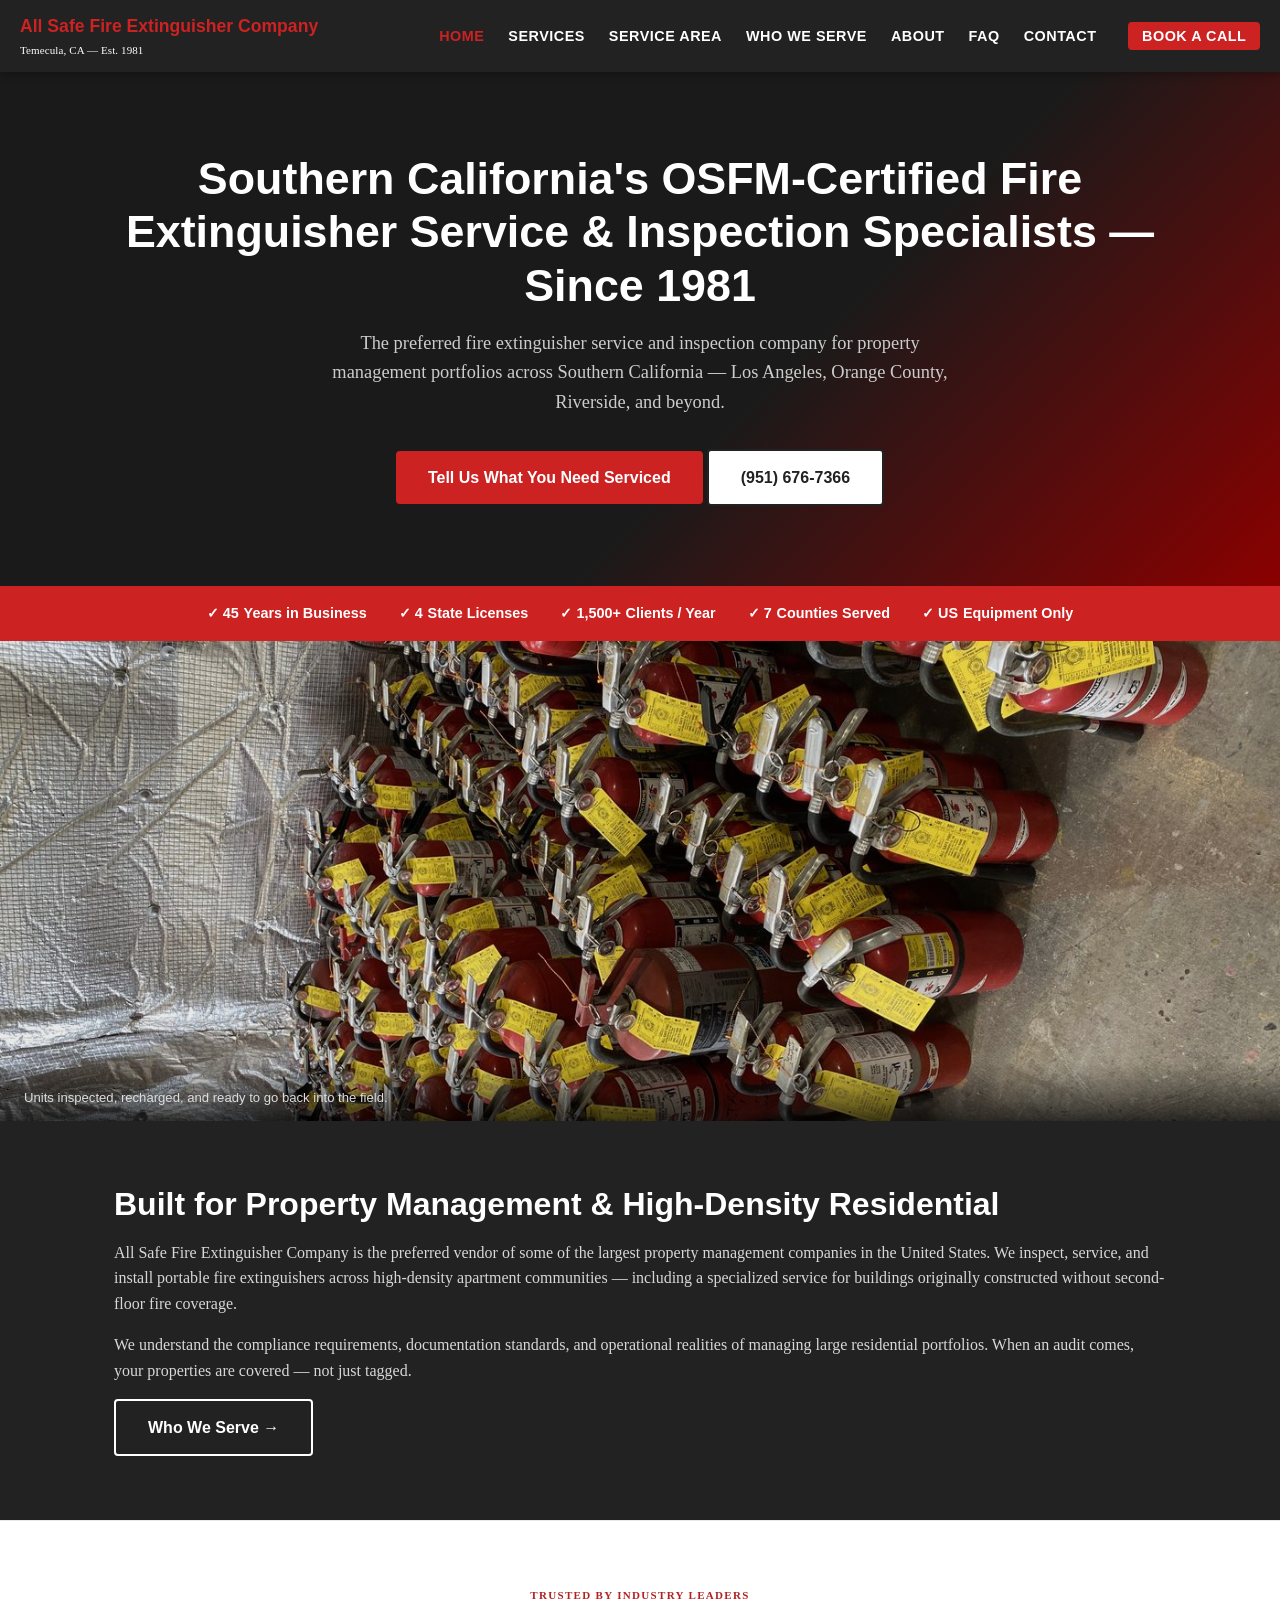
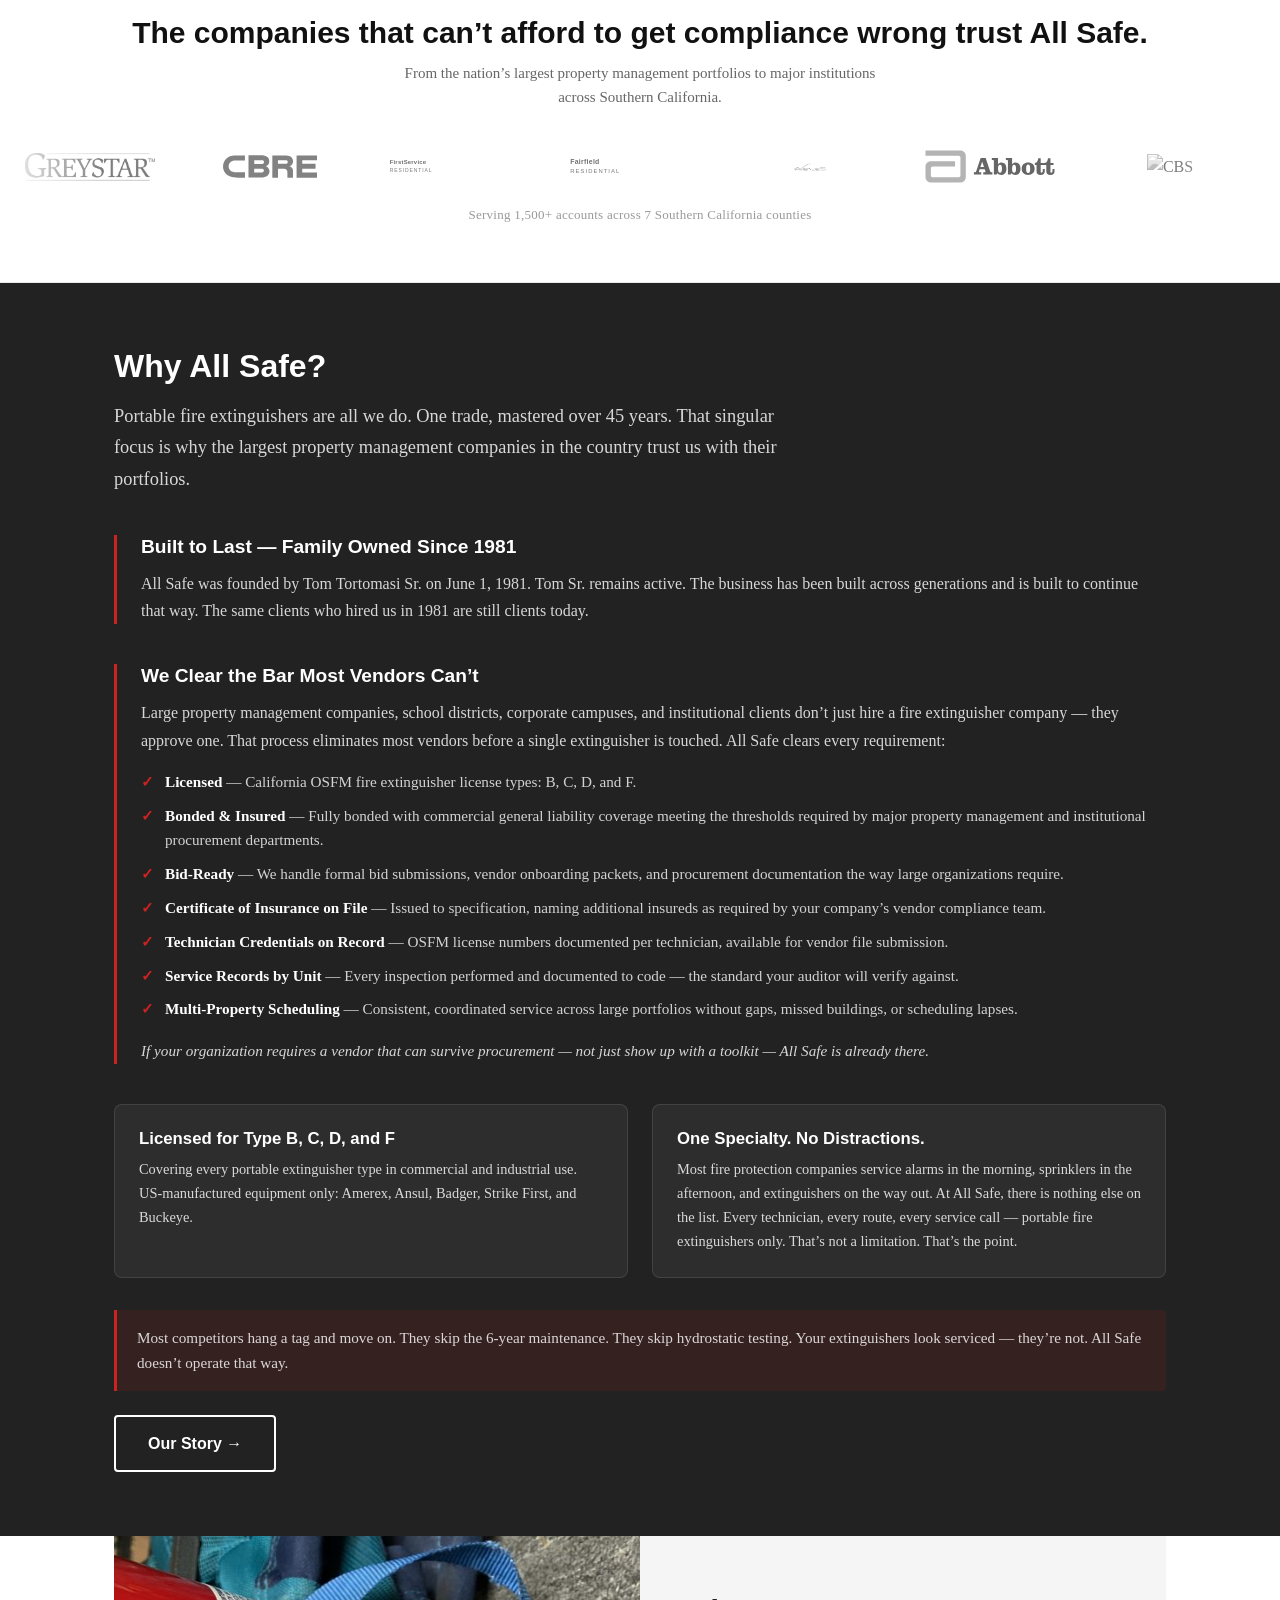
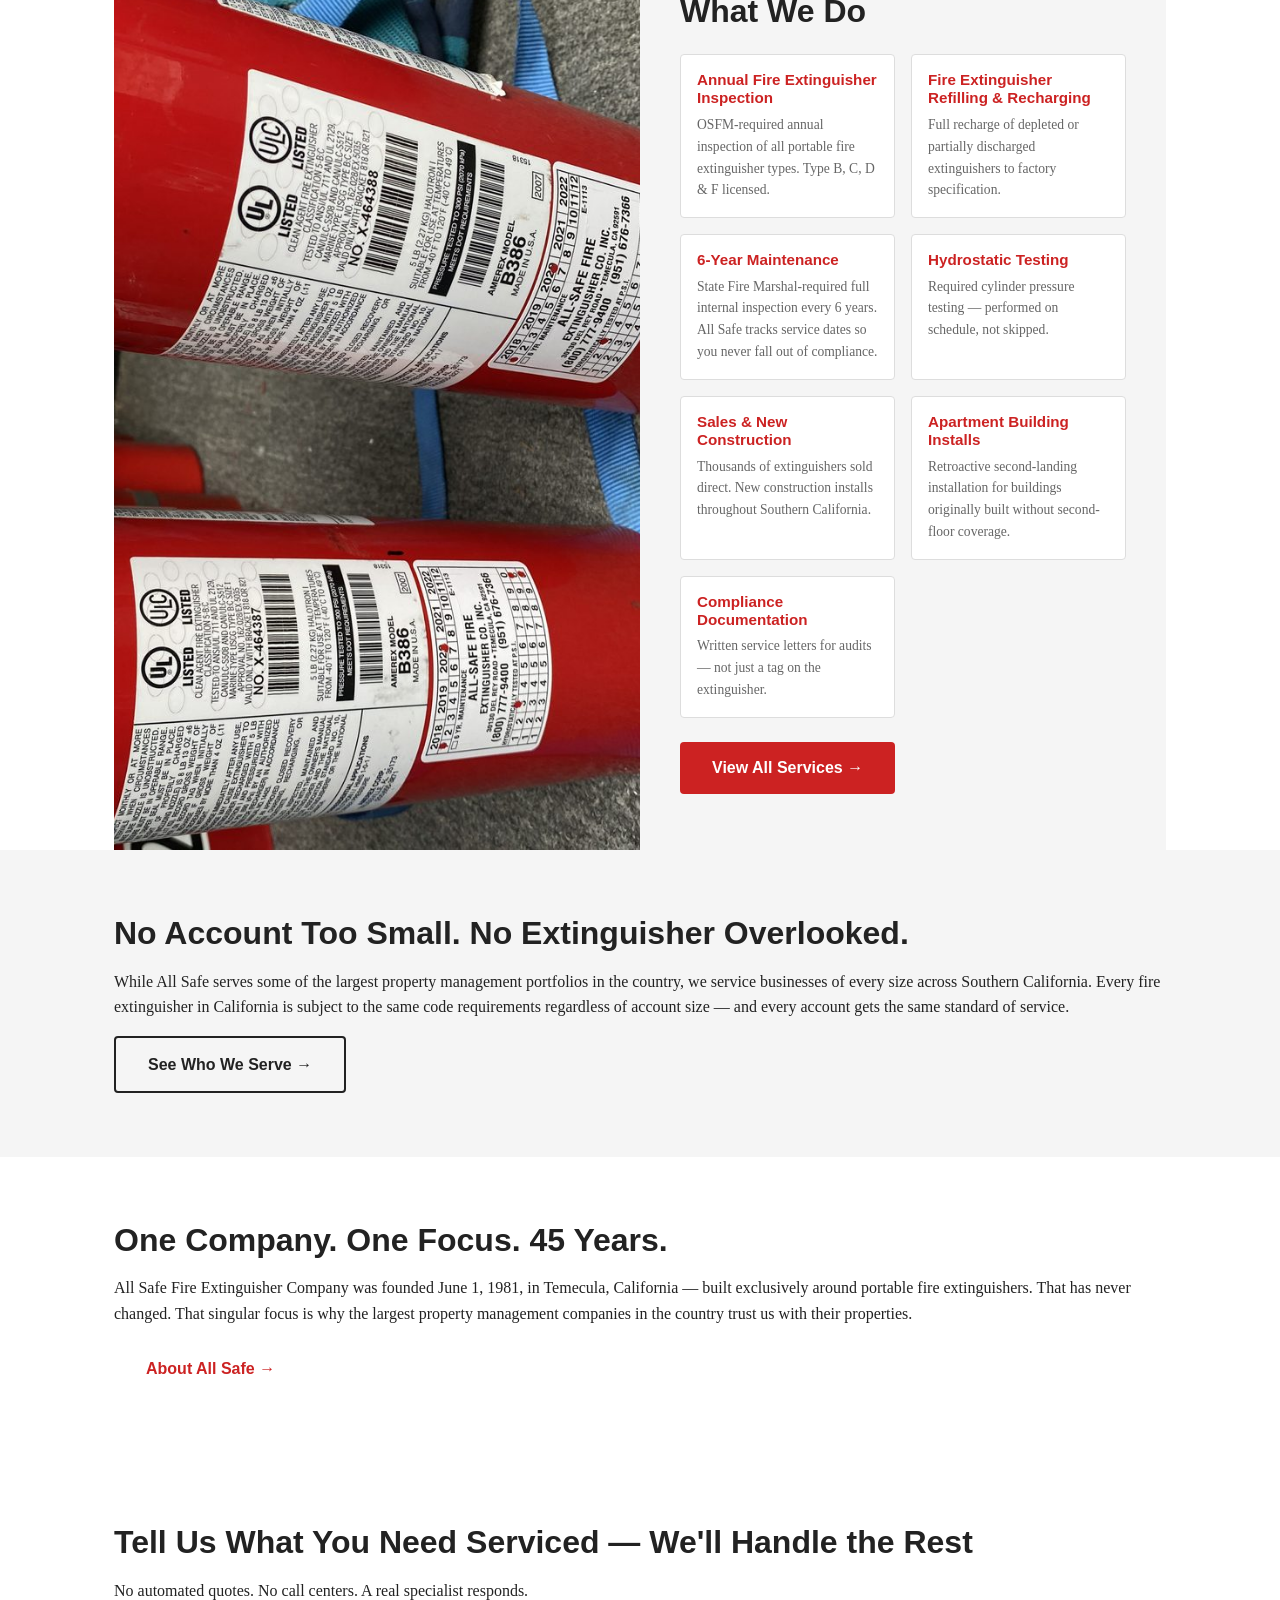
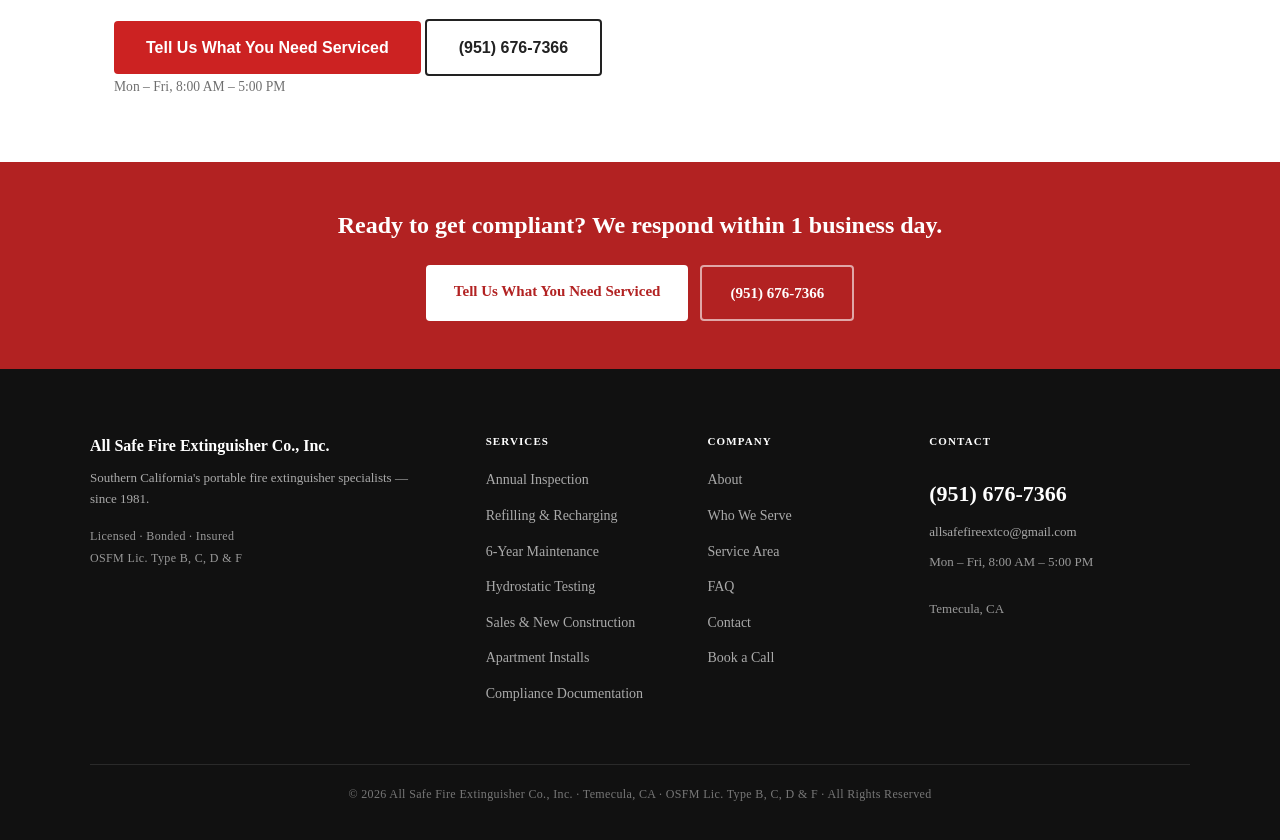
==== commit 00d9cbf4: "Rebuild marquee: fixed-width logo items, clean sizing, style footer line" ====
--- a/index.html
+++ b/index.html
@@ -91,24 +91,26 @@
     <p>From the nation&#8217;s largest property management portfolios to major institutions across Southern California.</p>
   </div><div class="marquee-wrapper">
     <div class="marquee-track">
-      <div class="logo-item"><img src="images/greystar-logo.png" alt="Greystar" style="max-height:40px;max-width:180px;width:auto;height:auto;object-fit:contain;filter:grayscale(100%);opacity:0.65;"></div>
-      <div class="logo-item"><img src="images/cbre-logo.svg" alt="CBRE" style="max-height:40px;max-width:180px;width:auto;height:auto;object-fit:contain;filter:grayscale(100%);opacity:0.65;"></div>
-      <div class="logo-item"><img src="images/firstservice-logo.svg" alt="FirstService Residential" style="max-height:40px;max-width:220px;width:auto;height:auto;object-fit:contain;filter:grayscale(100%);opacity:0.65;"></div>
-      <div class="logo-item"><img src="images/fairfield-logo.svg" alt="Fairfield Residential" style="max-height:40px;max-width:220px;width:auto;height:auto;object-fit:contain;filter:grayscale(100%);opacity:0.65;"></div>
-      <div class="logo-item"><img src="images/avenue5-logo.png" alt="Avenue5 Residential" style="max-height:40px;max-width:220px;width:auto;height:auto;object-fit:contain;filter:grayscale(100%);opacity:0.65;"></div>
-      <div class="logo-item"><img src="images/abbott-logo.svg" alt="Abbott" style="max-height:40px;max-width:180px;width:auto;height:auto;object-fit:contain;filter:grayscale(100%);opacity:0.65;"></div>
-      <div class="logo-item"><img src="images/cbs-logo.svg" alt="CBS" style="max-height:40px;max-width:180px;width:auto;height:auto;object-fit:contain;filter:grayscale(100%);opacity:0.65;"></div>
-      <div class="logo-item"><img src="images/sbcusd-logo.png" alt="San Bernardino City Unified" style="max-height:40px;max-width:180px;width:auto;height:auto;object-fit:contain;filter:grayscale(100%);opacity:0.65;"></div>
-      <div class="logo-item"><img src="images/temecula-valley-hospital-logo.svg" alt="Temecula Valley Hospital" style="max-height:40px;max-width:220px;width:auto;height:auto;object-fit:contain;filter:grayscale(100%);opacity:0.65;"></div>
-      <div class="logo-item"><img src="images/greystar-logo.png" alt="Greystar" style="max-height:40px;max-width:180px;width:auto;height:auto;object-fit:contain;filter:grayscale(100%);opacity:0.65;"></div>
-      <div class="logo-item"><img src="images/cbre-logo.svg" alt="CBRE" style="max-height:40px;max-width:180px;width:auto;height:auto;object-fit:contain;filter:grayscale(100%);opacity:0.65;"></div>
-      <div class="logo-item"><img src="images/firstservice-logo.svg" alt="FirstService Residential" style="max-height:40px;max-width:220px;width:auto;height:auto;object-fit:contain;filter:grayscale(100%);opacity:0.65;"></div>
-      <div class="logo-item"><img src="images/fairfield-logo.svg" alt="Fairfield Residential" style="max-height:40px;max-width:220px;width:auto;height:auto;object-fit:contain;filter:grayscale(100%);opacity:0.65;"></div>
-      <div class="logo-item"><img src="images/avenue5-logo.png" alt="Avenue5 Residential" style="max-height:40px;max-width:220px;width:auto;height:auto;object-fit:contain;filter:grayscale(100%);opacity:0.65;"></div>
-      <div class="logo-item"><img src="images/abbott-logo.svg" alt="Abbott" style="max-height:40px;max-width:180px;width:auto;height:auto;object-fit:contain;filter:grayscale(100%);opacity:0.65;"></div>
-      <div class="logo-item"><img src="images/cbs-logo.svg" alt="CBS" style="max-height:40px;max-width:180px;width:auto;height:auto;object-fit:contain;filter:grayscale(100%);opacity:0.65;"></div>
-      <div class="logo-item"><img src="images/sbcusd-logo.png" alt="San Bernardino City Unified" style="max-height:40px;max-width:180px;width:auto;height:auto;object-fit:contain;filter:grayscale(100%);opacity:0.65;"></div>
-      <div class="logo-item"><img src="images/temecula-valley-hospital-logo.svg" alt="Temecula Valley Hospital" style="max-height:40px;max-width:220px;width:auto;height:auto;object-fit:contain;filter:grayscale(100%);opacity:0.65;"></div>
+      <div class="logo-item"><img src="images/greystar-logo.png" alt="Greystar"></div>
+      <div class="logo-item"><img src="images/cbre-logo.svg" alt="CBRE"></div>
+      <div class="logo-item"><img src="images/firstservice-logo.svg" alt="FirstService Residential"></div>
+      <div class="logo-item"><img src="images/fairfield-logo.svg" alt="Fairfield Residential"></div>
+      <div class="logo-item"><img src="images/avenue5-logo.png" alt="Avenue5 Residential"></div>
+      <div class="logo-item"><img src="images/abbott-logo.svg" alt="Abbott"></div>
+      <div class="logo-item"><img src="images/cbs-logo.svg" alt="CBS"></div>
+      <div class="logo-item"><img src="images/sbcusd-logo.png" alt="San Bernardino City Unified"></div>
+      <div class="logo-item"><img src="images/temecula-valley-hospital-logo.svg" alt="Temecula Valley Hospital"></div>
+      <div class="logo-item"><img src="images/wells-fargo-logo.png" alt="Wells Fargo"></div>
+      <div class="logo-item"><img src="images/greystar-logo.png" alt="Greystar"></div>
+      <div class="logo-item"><img src="images/cbre-logo.svg" alt="CBRE"></div>
+      <div class="logo-item"><img src="images/firstservice-logo.svg" alt="FirstService Residential"></div>
+      <div class="logo-item"><img src="images/fairfield-logo.svg" alt="Fairfield Residential"></div>
+      <div class="logo-item"><img src="images/avenue5-logo.png" alt="Avenue5 Residential"></div>
+      <div class="logo-item"><img src="images/abbott-logo.svg" alt="Abbott"></div>
+      <div class="logo-item"><img src="images/cbs-logo.svg" alt="CBS"></div>
+      <div class="logo-item"><img src="images/sbcusd-logo.png" alt="San Bernardino City Unified"></div>
+      <div class="logo-item"><img src="images/temecula-valley-hospital-logo.svg" alt="Temecula Valley Hospital"></div>
+      <div class="logo-item"><img src="images/wells-fargo-logo.png" alt="Wells Fargo"></div>
     </div>
   </div><div class="trusted-footer">
     Serving 1,500+ accounts across 7 Southern California counties
@@ -229,7 +231,7 @@
 
 <script>
   document.querySelector('.nav-toggle').addEventListener('click', function() {
-    this.closest('nav').classList.toggle('nav-open');
+    document.querySelector('header nav').classList.toggle('nav-open');
   });
 </script>
 <!-- PRE-FOOTER CTA STRIP -->
--- a/style.css
+++ b/style.css
@@ -98,7 +98,7 @@
 .site-name:active { color: #fff; transition: color 0.08s ease; }
 .header-meta {
   font-size: 11px;
-  color: #999;
+  color: #fff;
   letter-spacing: 0.01em;
 }
 .site-logo { font-family: Arial, sans-serif; font-weight: 700; font-size: 1.2rem; color: var(--white); }
@@ -889,11 +889,13 @@
 .marquee-track { display: flex; align-items: center; width: max-content; animation: scroll-left 28s linear infinite; }
 .marquee-wrapper:hover .marquee-track { animation-play-state: paused; }
 @keyframes scroll-left { 0% { transform: translateX(0); } 100% { transform: translateX(-50%); } }
-.marquee-track .logo-item { display: inline-flex; align-items: center; justify-content: center; padding: 0 40px; flex-shrink: 0; background: transparent; border: none; border-radius: 0; min-height: 0; height: auto; box-shadow: none; }
-.marquee-track .logo-item img { max-height: 40px; max-width: 140px; width: auto; height: auto; object-fit: contain; filter: grayscale(100%); opacity: 0.6; transition: filter 0.3s, opacity 0.3s; }
+.marquee-track .logo-item { display: inline-flex; align-items: center; justify-content: center; width: 180px; flex-shrink: 0; padding: 0; background: transparent; border: none; border-radius: 0; min-height: 0; height: auto; box-shadow: none; }
+.marquee-track .logo-item img { max-height: 36px; max-width: 130px; width: auto; height: auto; object-fit: contain; filter: grayscale(100%); opacity: 0.6; display: block; transition: filter 0.3s, opacity 0.3s; }
+.marquee-wrapper:hover .marquee-track .logo-item img { opacity: 0.9; filter: grayscale(60%); }
 .marquee-track .logo-item .logo-text { font-size: 17px; font-weight: 700; color: #bbb; white-space: nowrap; transition: color 0.25s ease; user-select: none; }
 .logo-dot { display: none; }
 .marquee-wrapper:hover .marquee-track .logo-item .logo-text { color: #444; }
+.trusted-footer { text-align: center; padding: 20px 24px 0; font-size: 13px; color: #999; letter-spacing: 0.02em; }
 
 /* ── Why All Safe Section ─────────────────────────────────── */
 .section-lead { font-size: 1.15rem; line-height: 1.7; color: rgba(255,255,255,.85); max-width: 680px; margin-bottom: 2.5rem; }
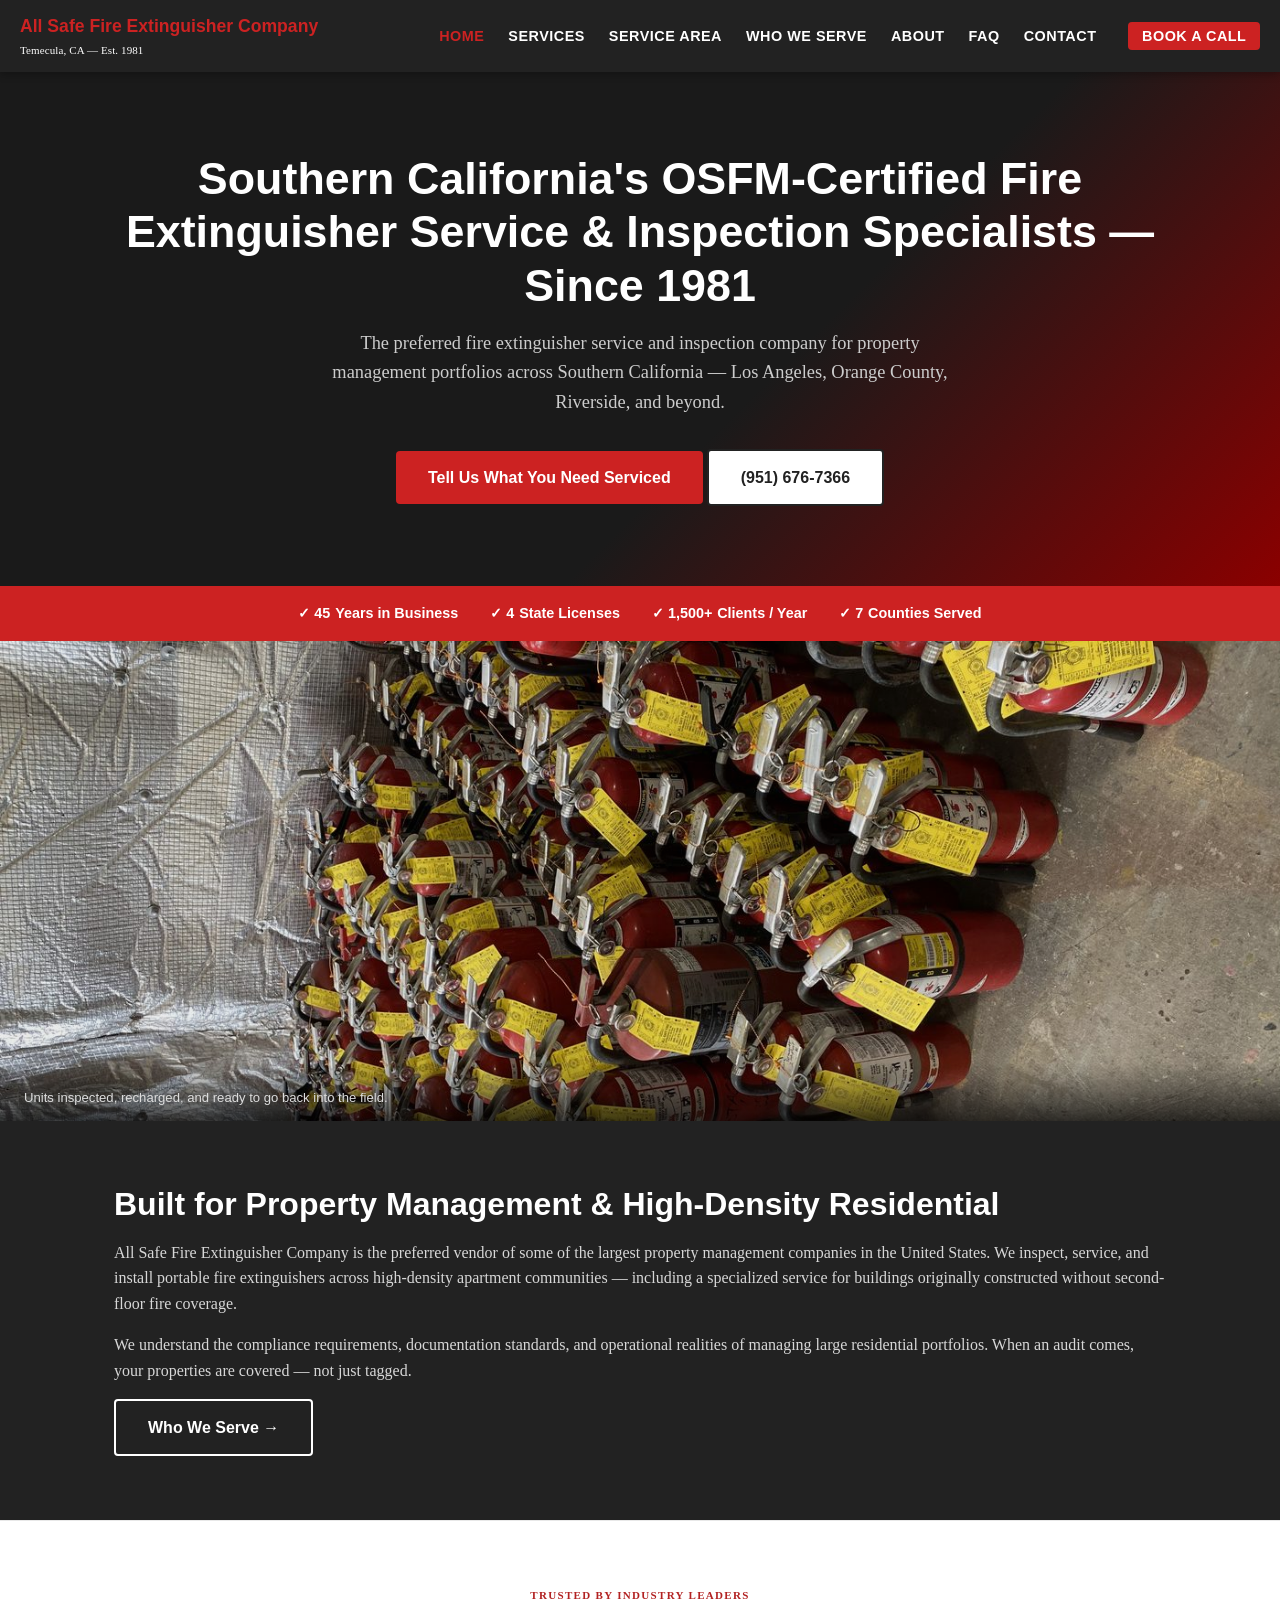
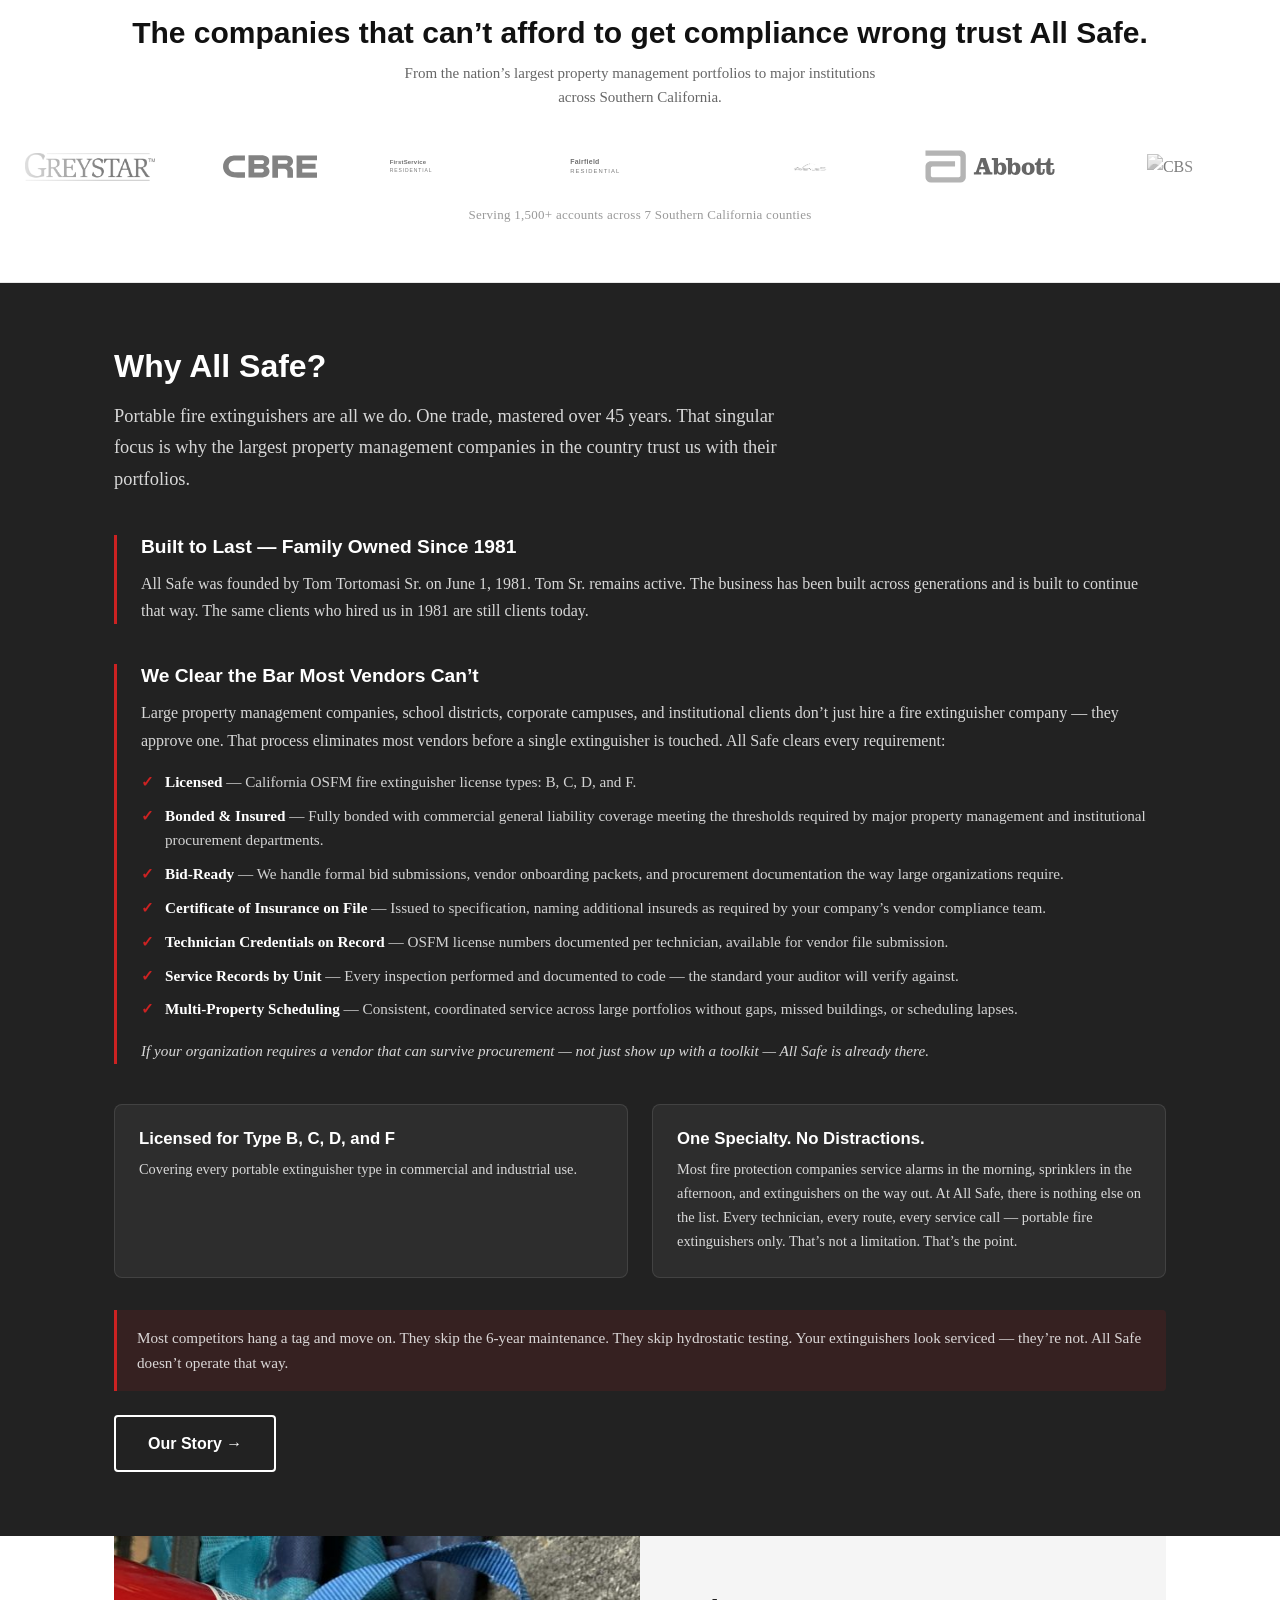
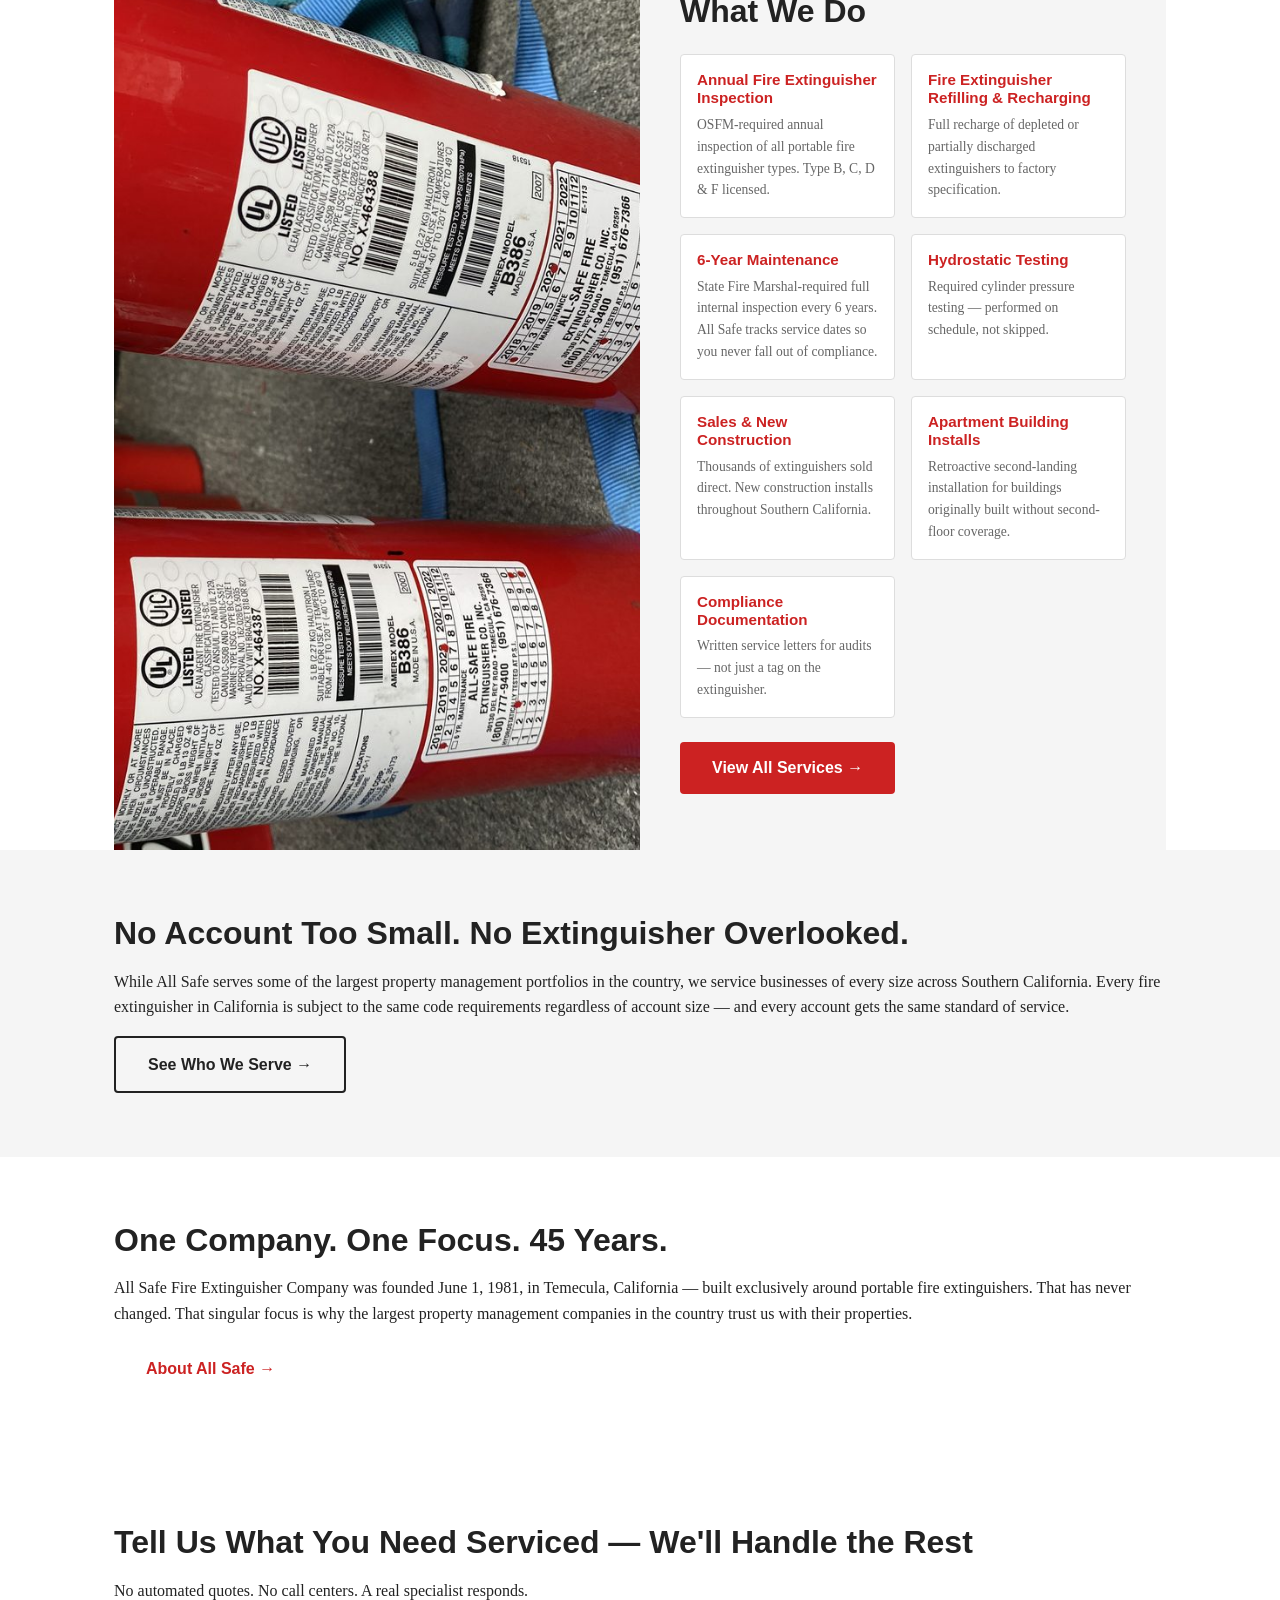
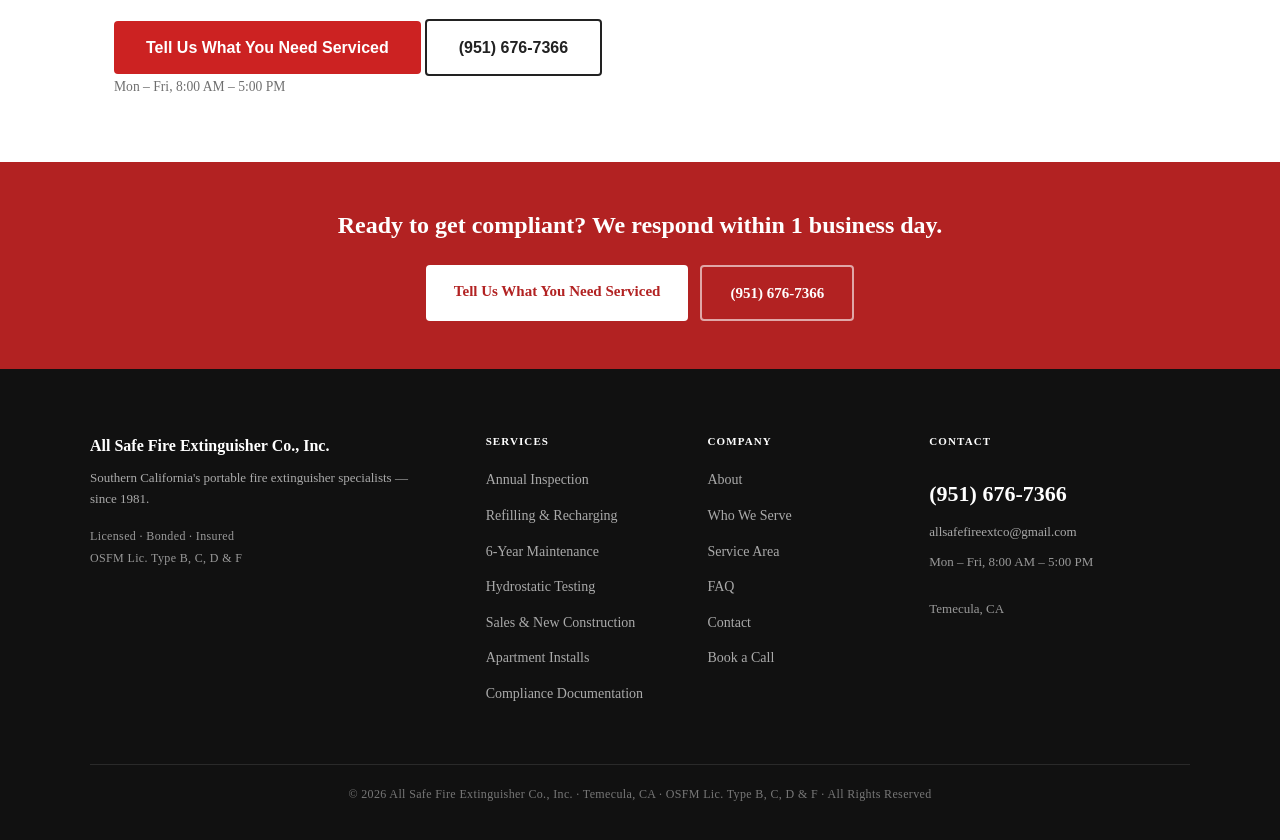
==== commit 9292b250: "Remove US equipment only messaging site-wide" ====
--- a/index.html
+++ b/index.html
@@ -66,7 +66,6 @@
       <div class="trust-item"><span class="trust-num">4</span><span class="trust-label">State Licenses</span></div>
       <div class="trust-item"><span class="trust-num">1,500+</span><span class="trust-label">Clients / Year</span></div>
       <div class="trust-item"><span class="trust-num">7</span><span class="trust-label">Counties Served</span></div>
-      <div class="trust-item"><span class="trust-num">US</span><span class="trust-label">Equipment Only</span></div>
     </div>
   </section>
 
@@ -144,7 +143,7 @@
       <div class="why-grid">
         <div class="why-card">
           <h3>Licensed for Type B, C, D, and F</h3>
-          <p>Covering every portable extinguisher type in commercial and industrial use. US-manufactured equipment only: Amerex, Ansul, Badger, Strike First, and Buckeye.</p>
+          <p>Covering every portable extinguisher type in commercial and industrial use.</p>
         </div>
         <div class="why-card">
           <h3>One Specialty. No Distractions.</h3>
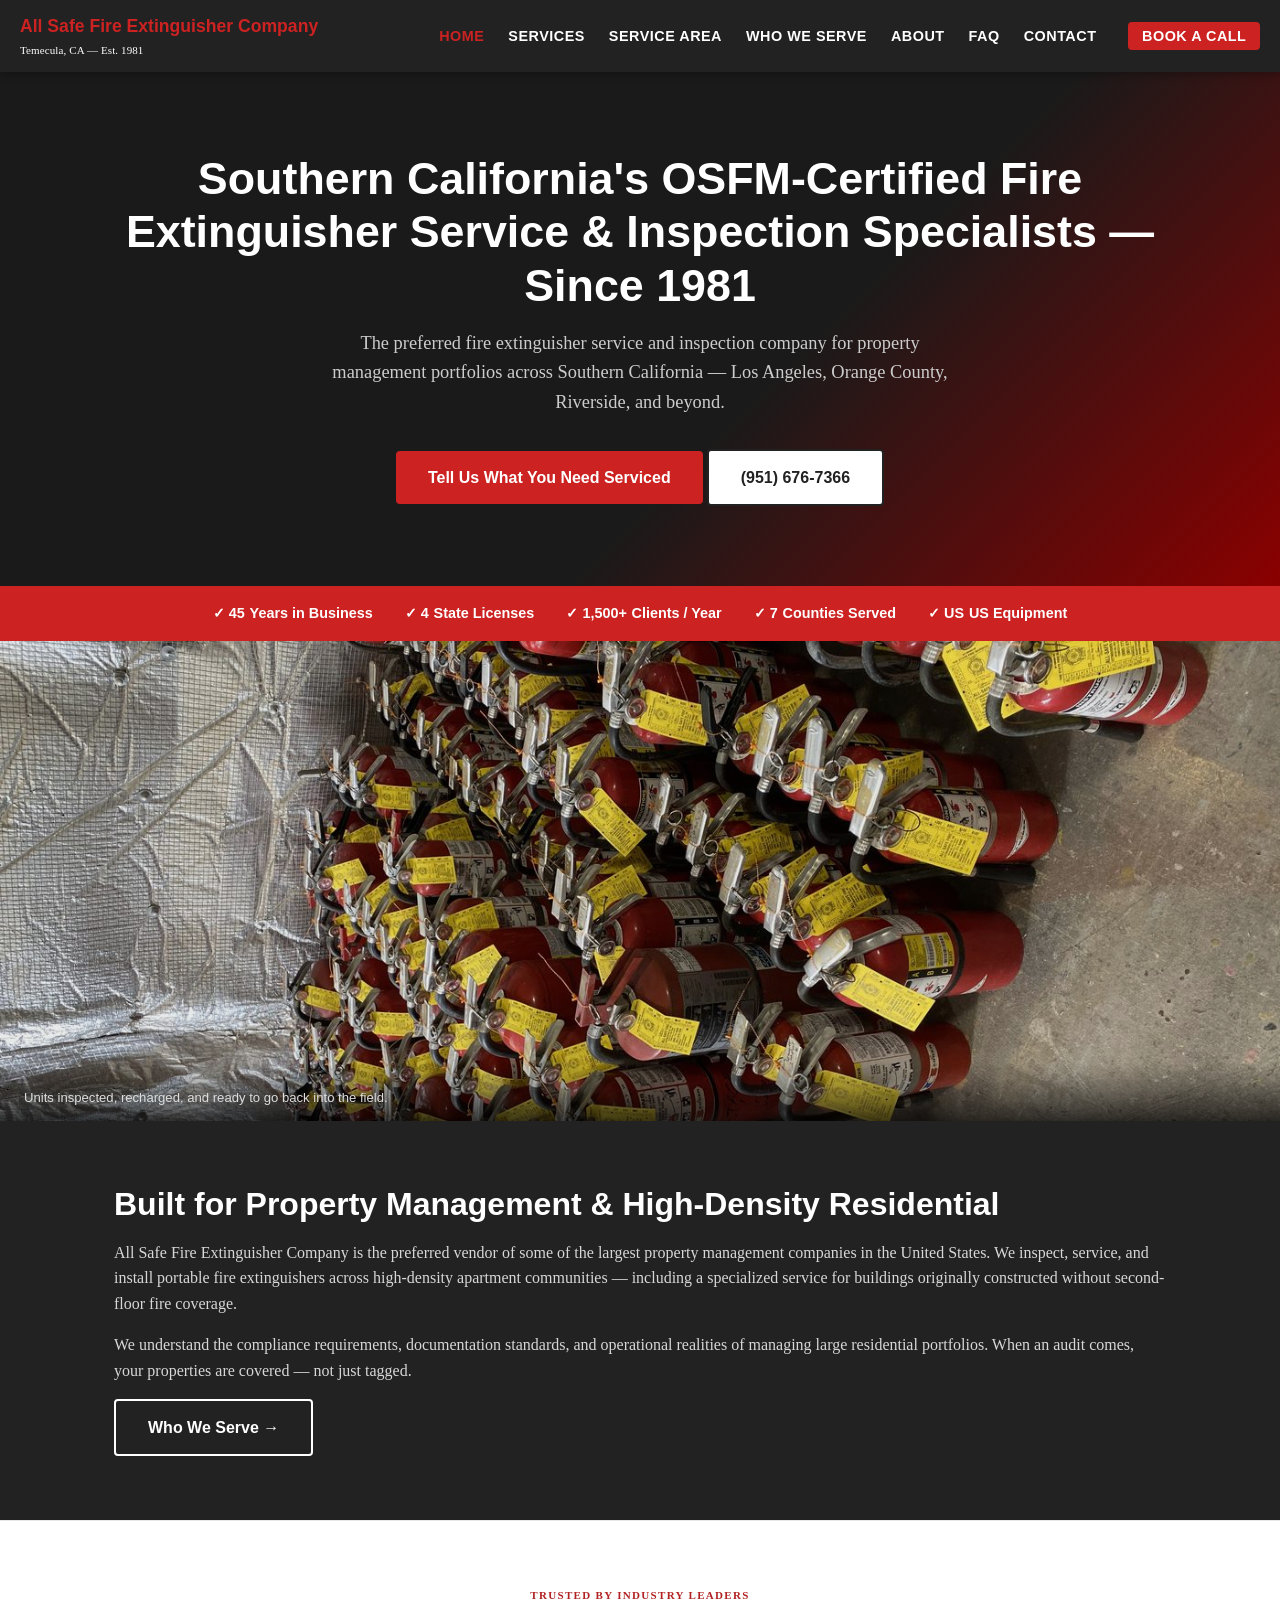
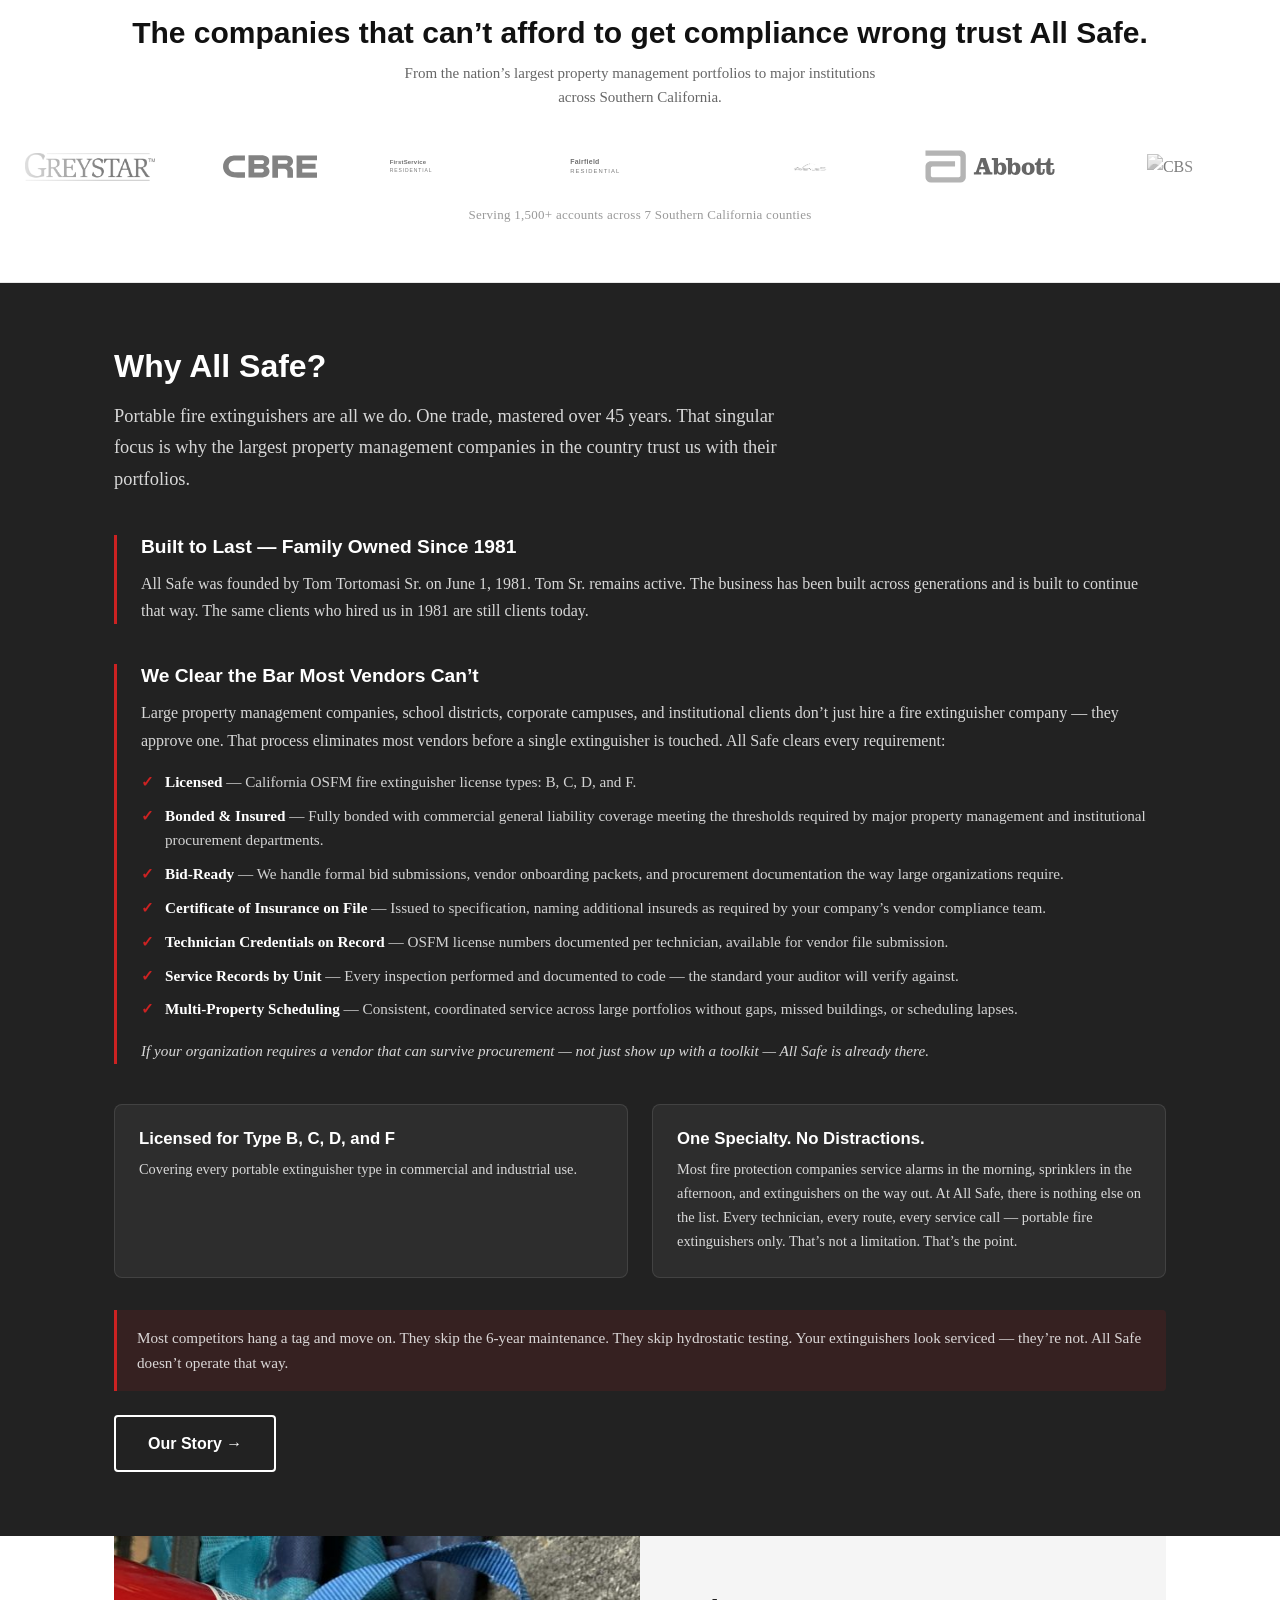
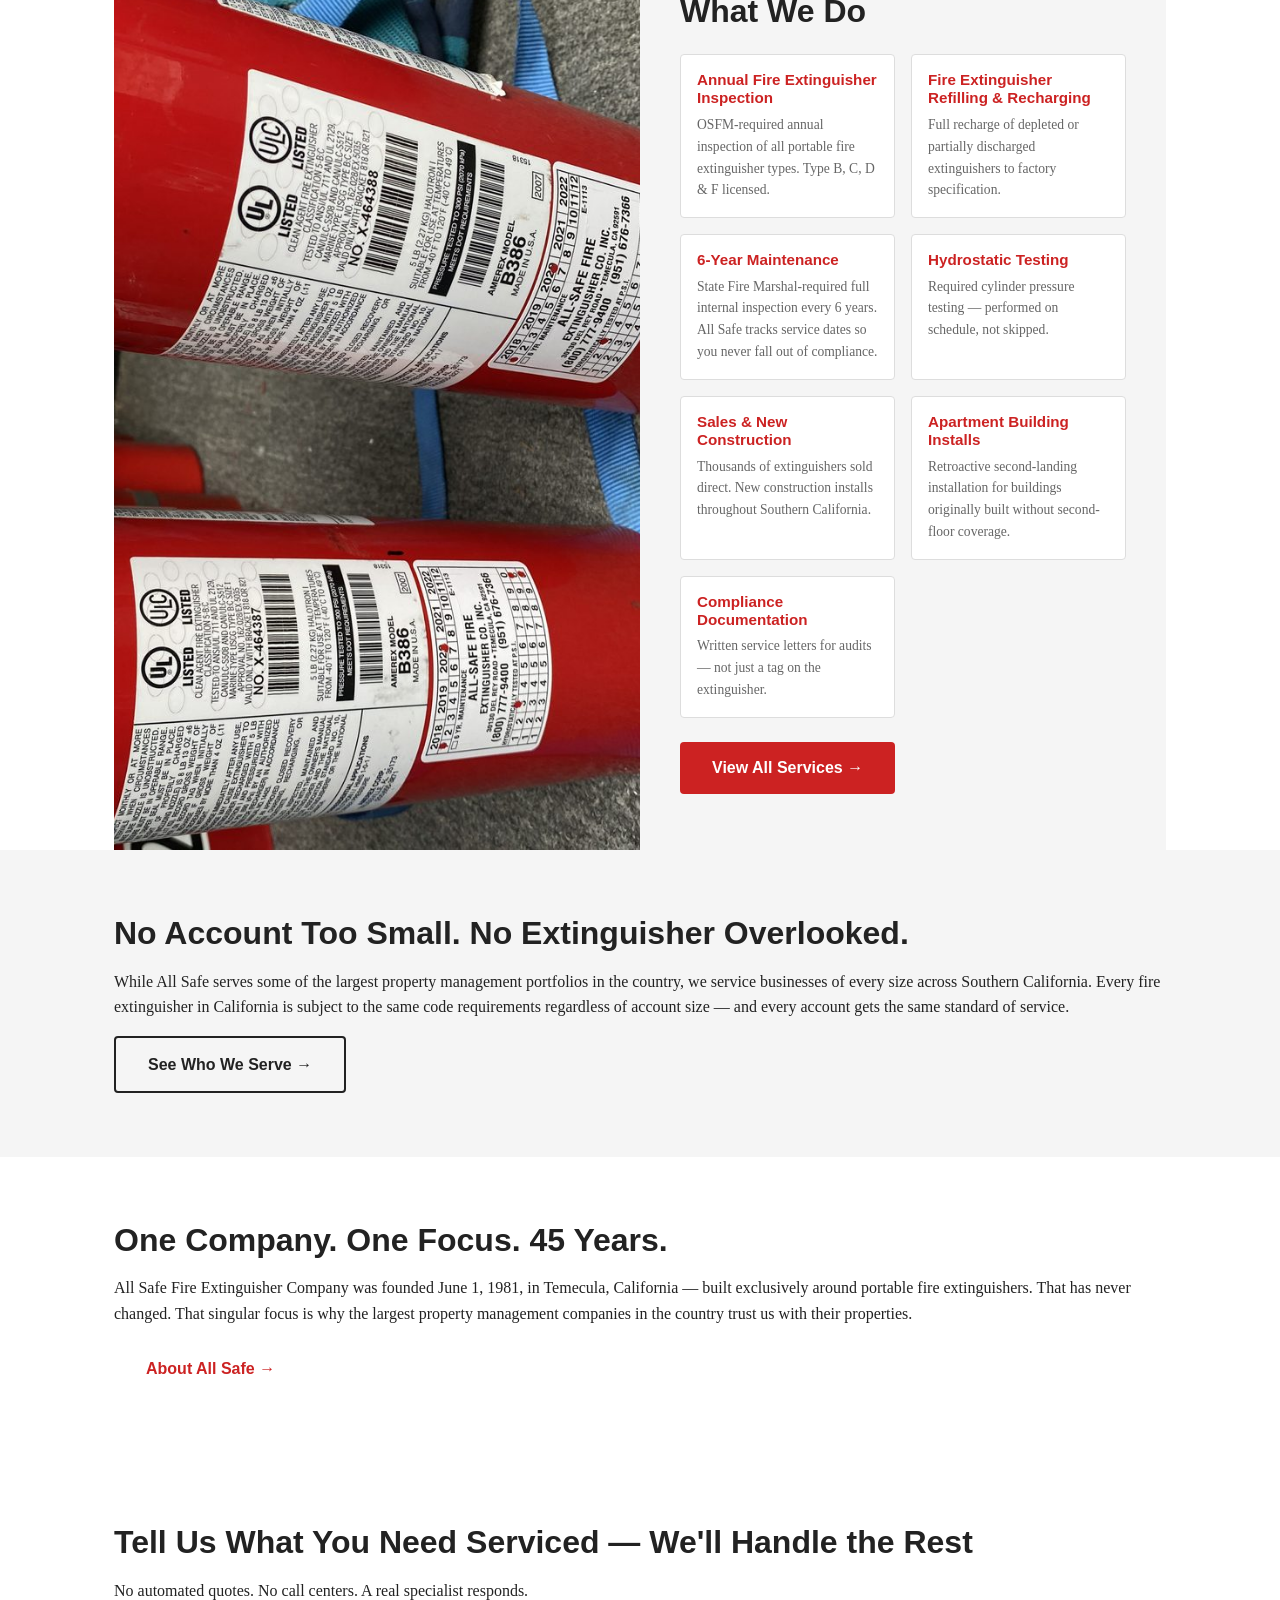
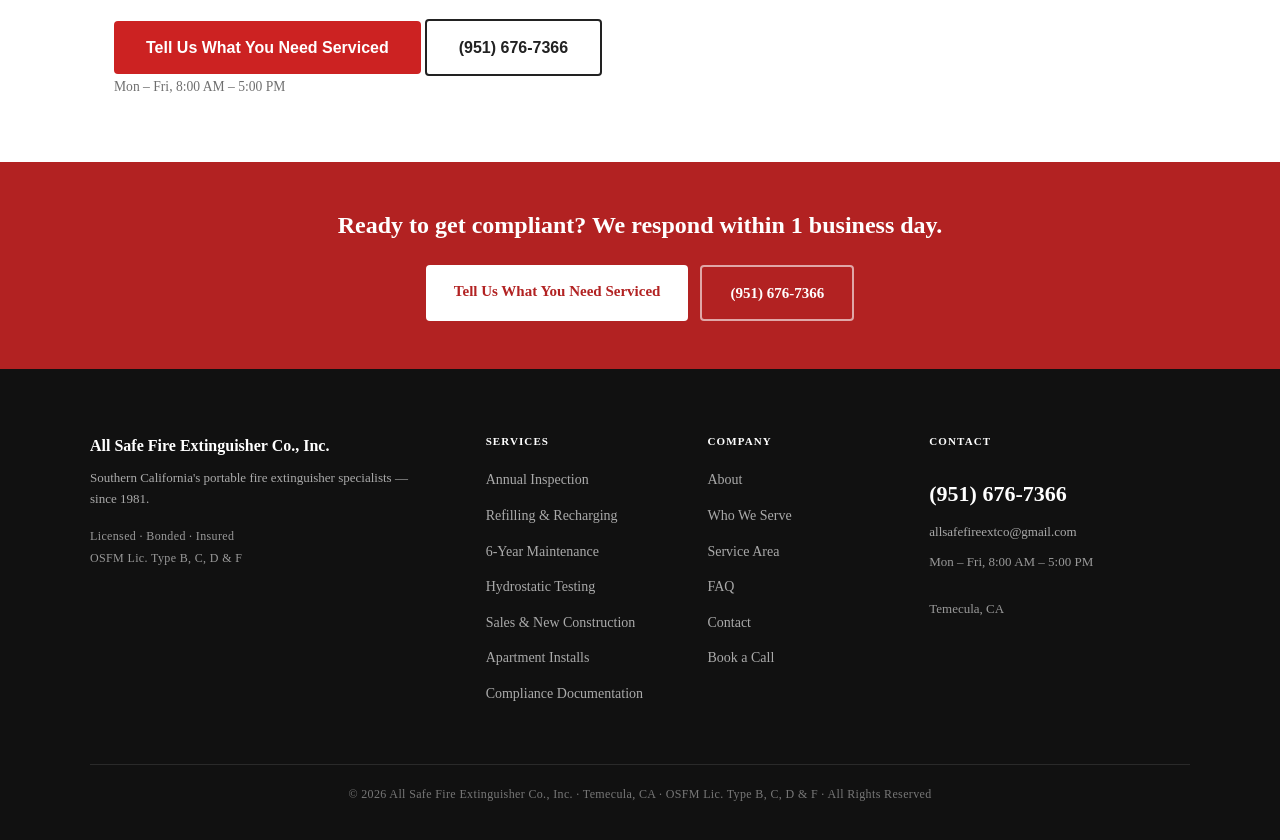
==== commit f6b9ad47: "Restore US Equipment trust bar stat (without Only)" ====
--- a/index.html
+++ b/index.html
@@ -66,6 +66,7 @@
       <div class="trust-item"><span class="trust-num">4</span><span class="trust-label">State Licenses</span></div>
       <div class="trust-item"><span class="trust-num">1,500+</span><span class="trust-label">Clients / Year</span></div>
       <div class="trust-item"><span class="trust-num">7</span><span class="trust-label">Counties Served</span></div>
+      <div class="trust-item"><span class="trust-num">US</span><span class="trust-label">US Equipment</span></div>
     </div>
   </section>
 
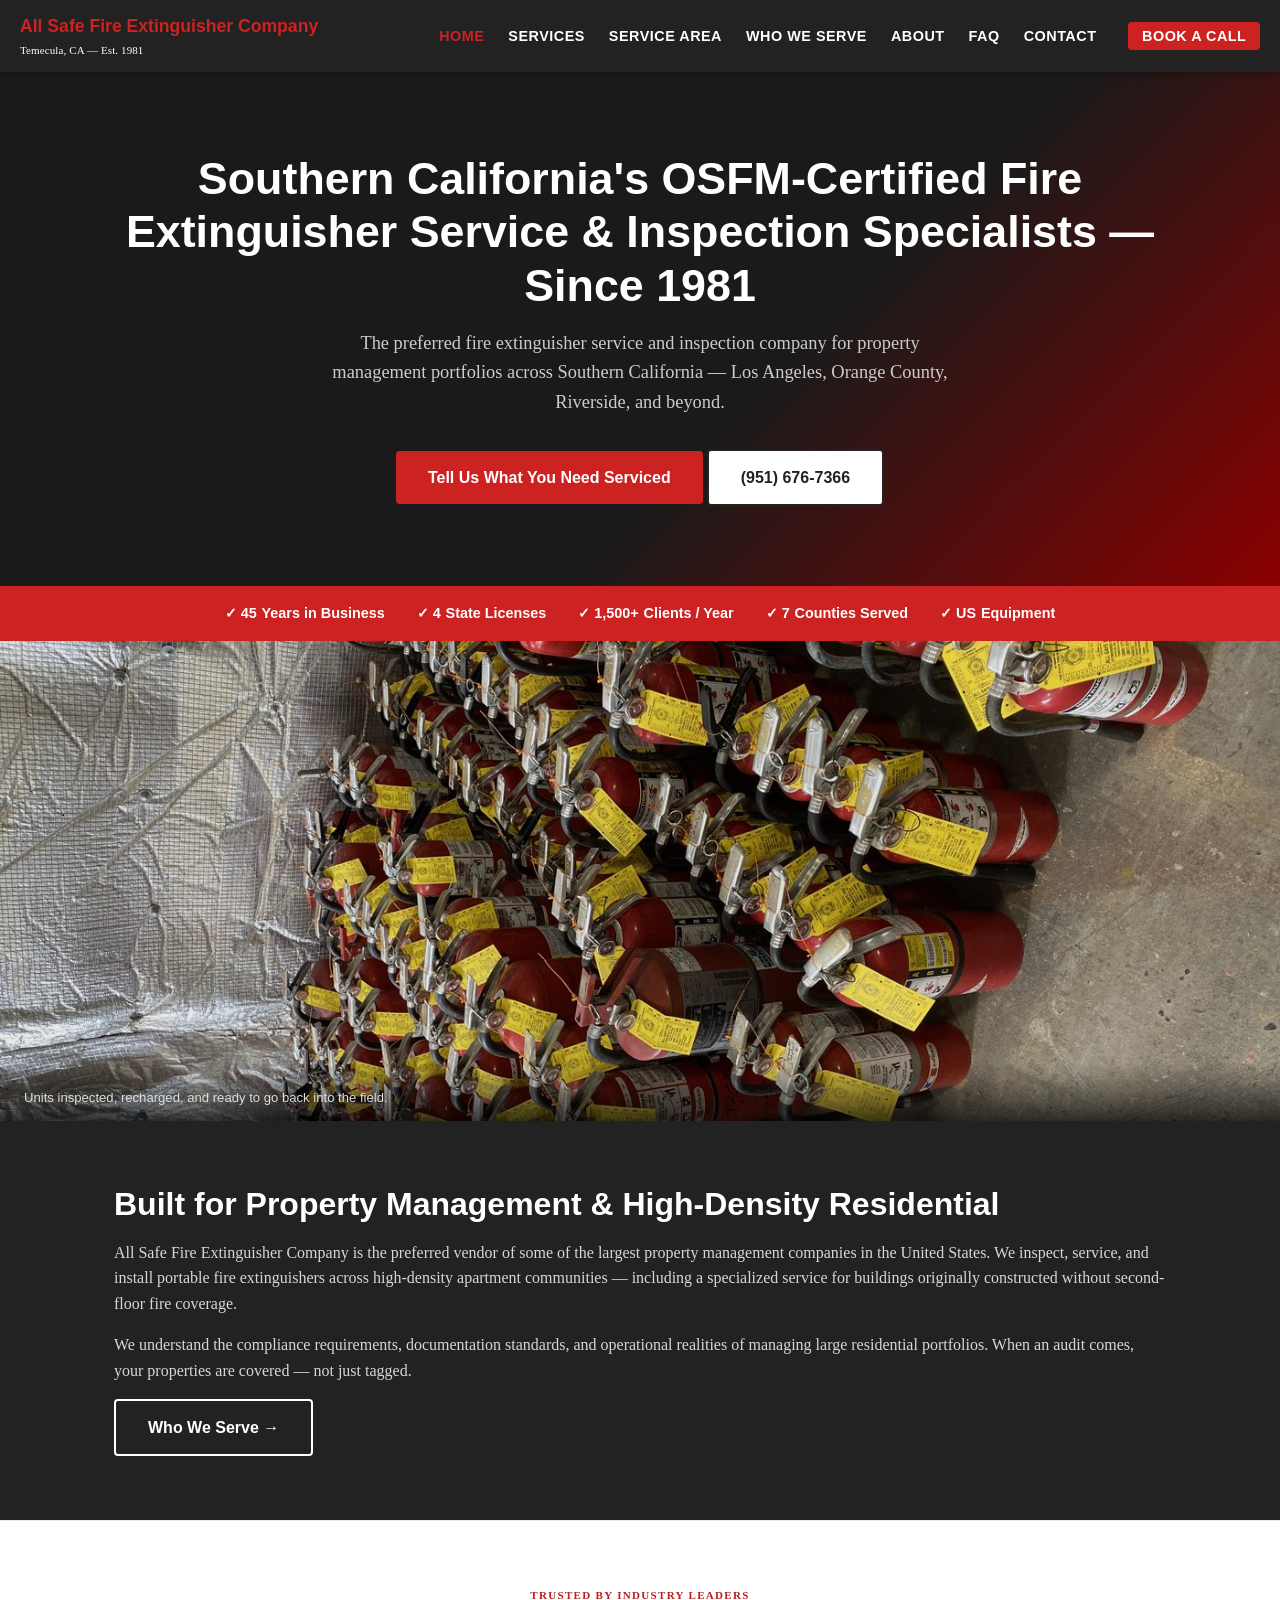
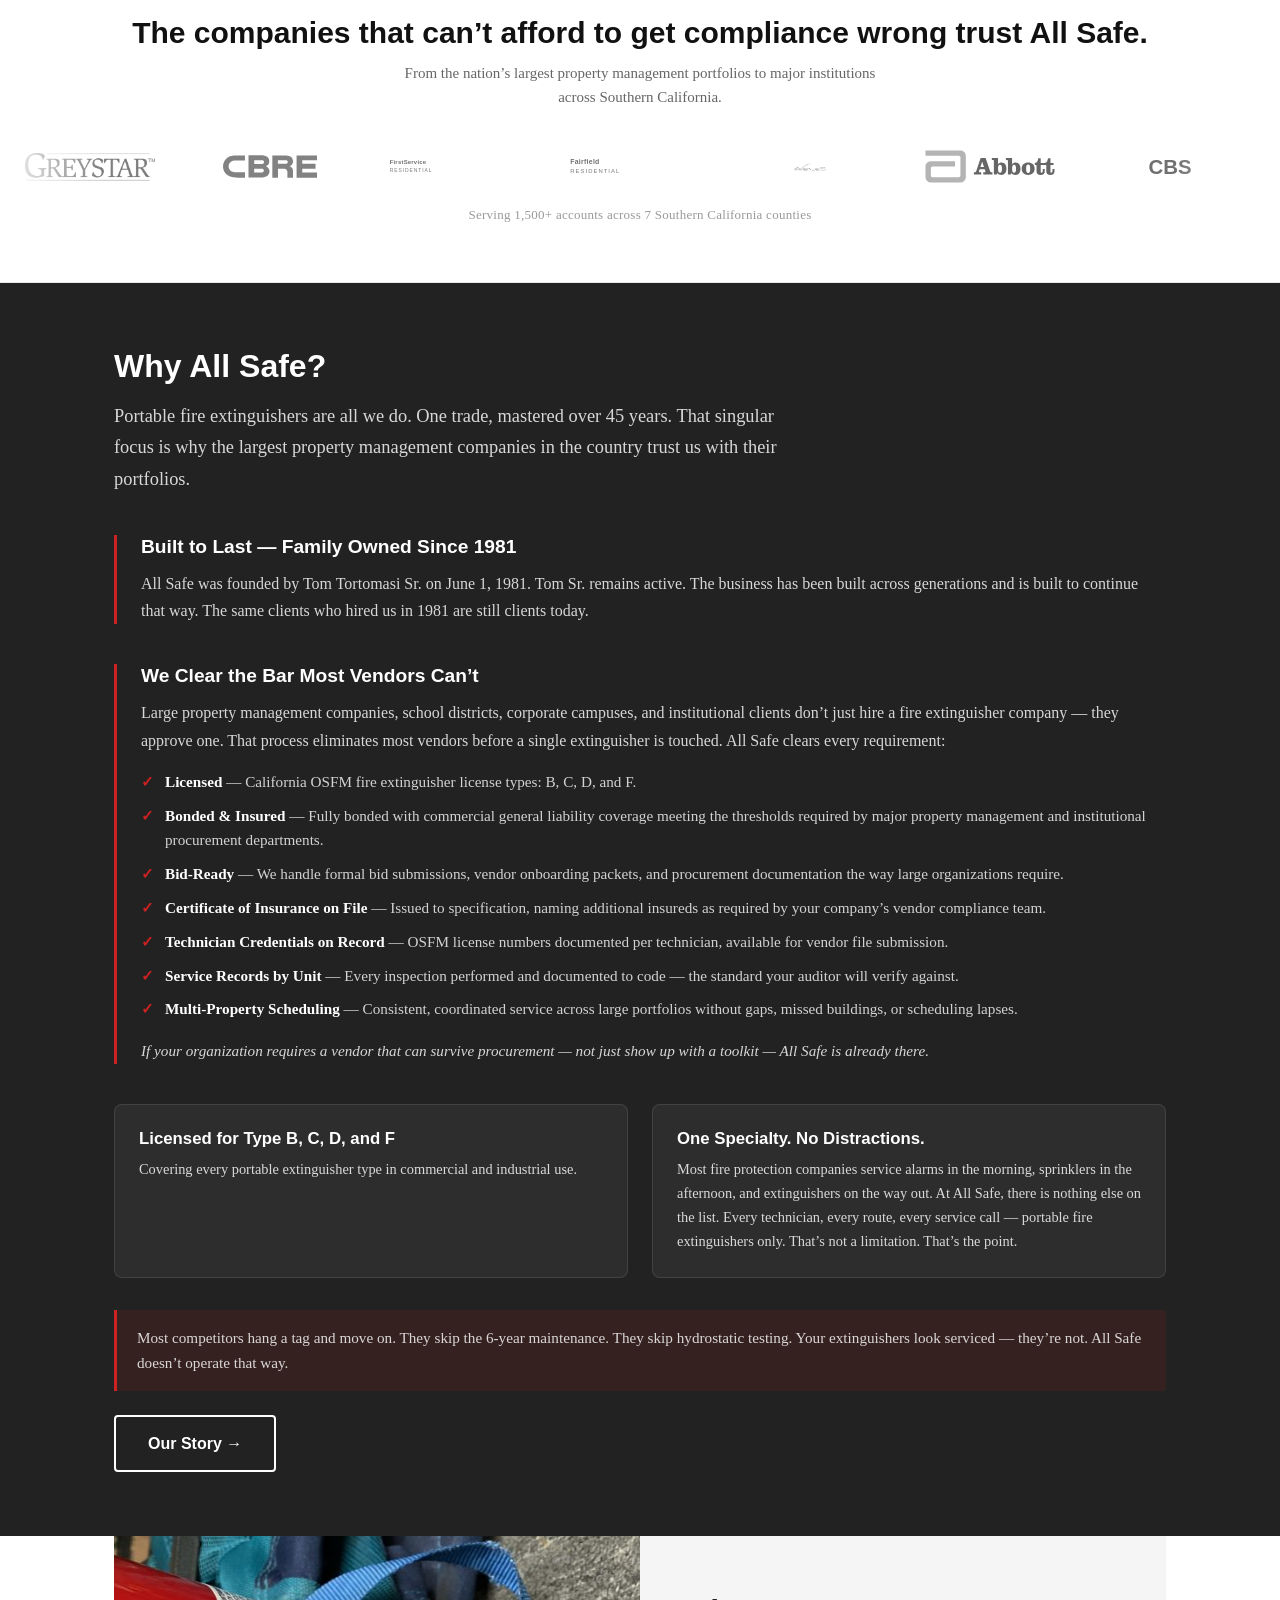
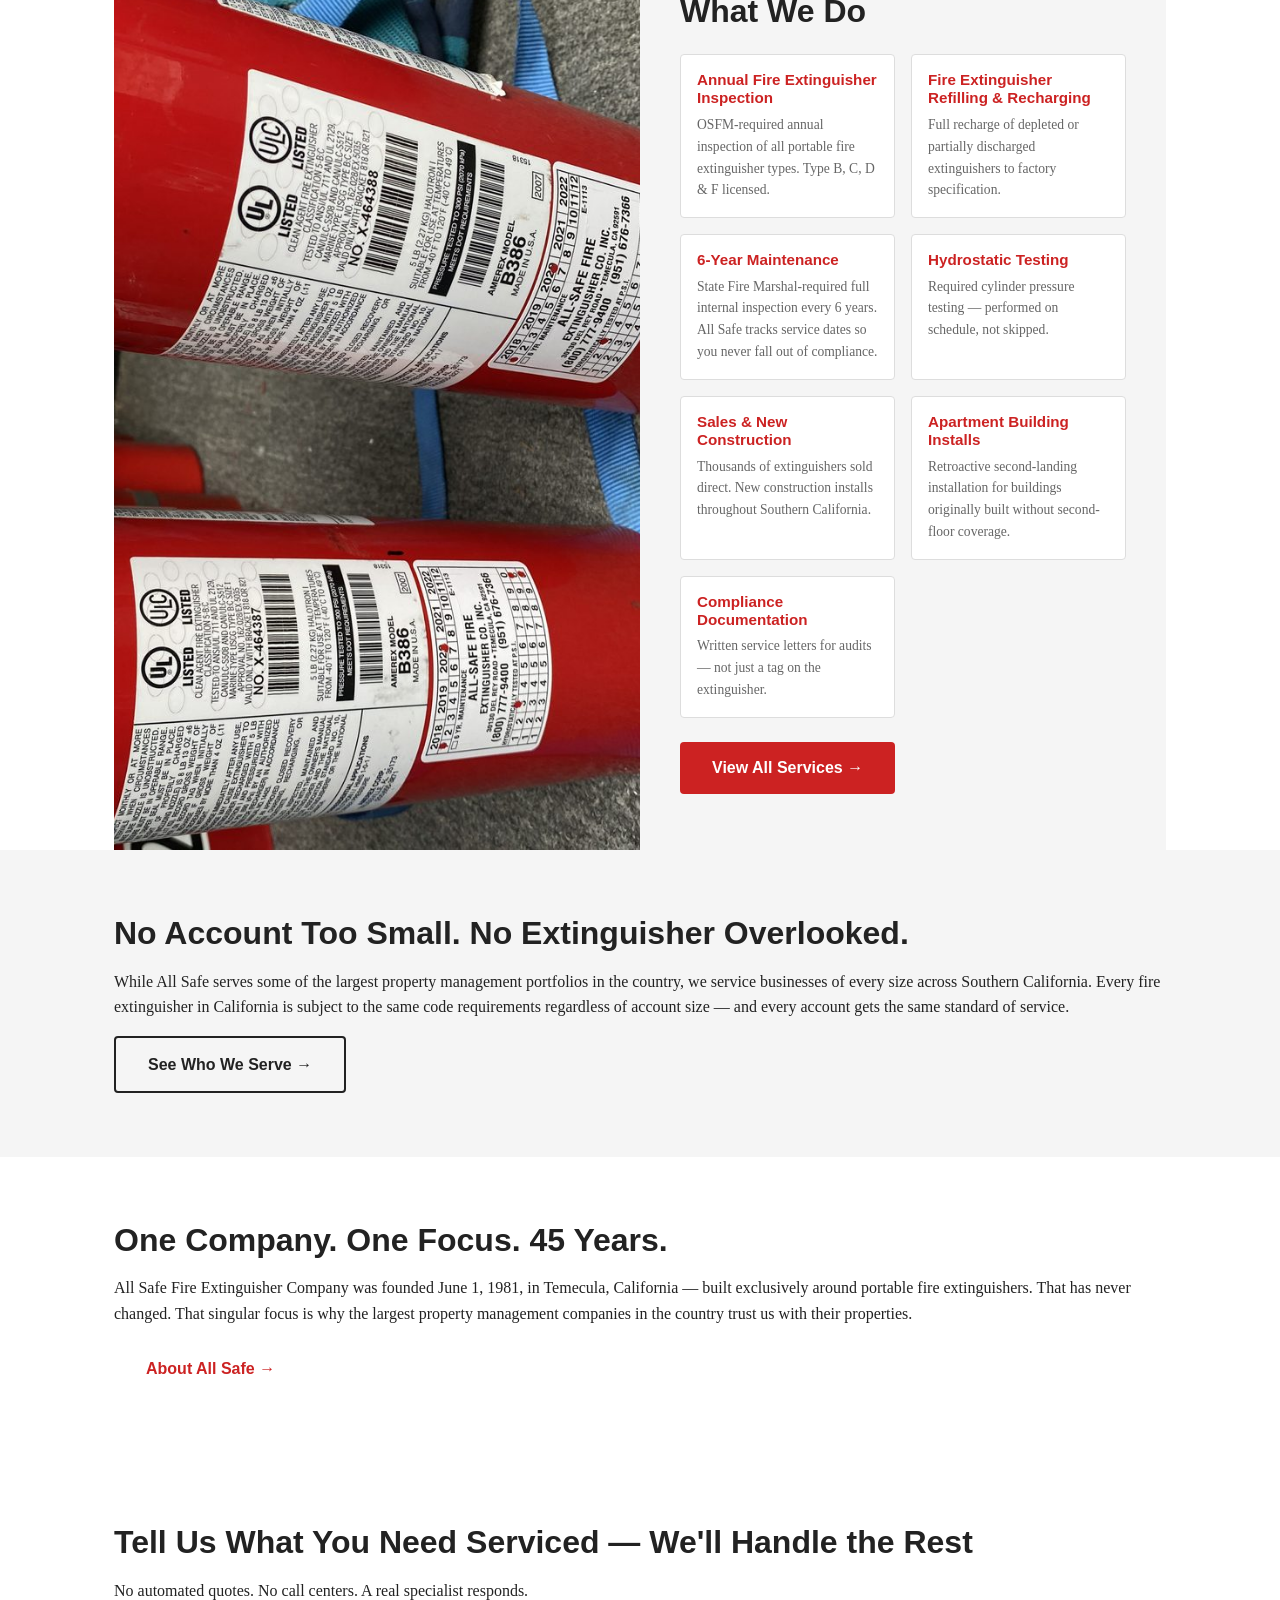
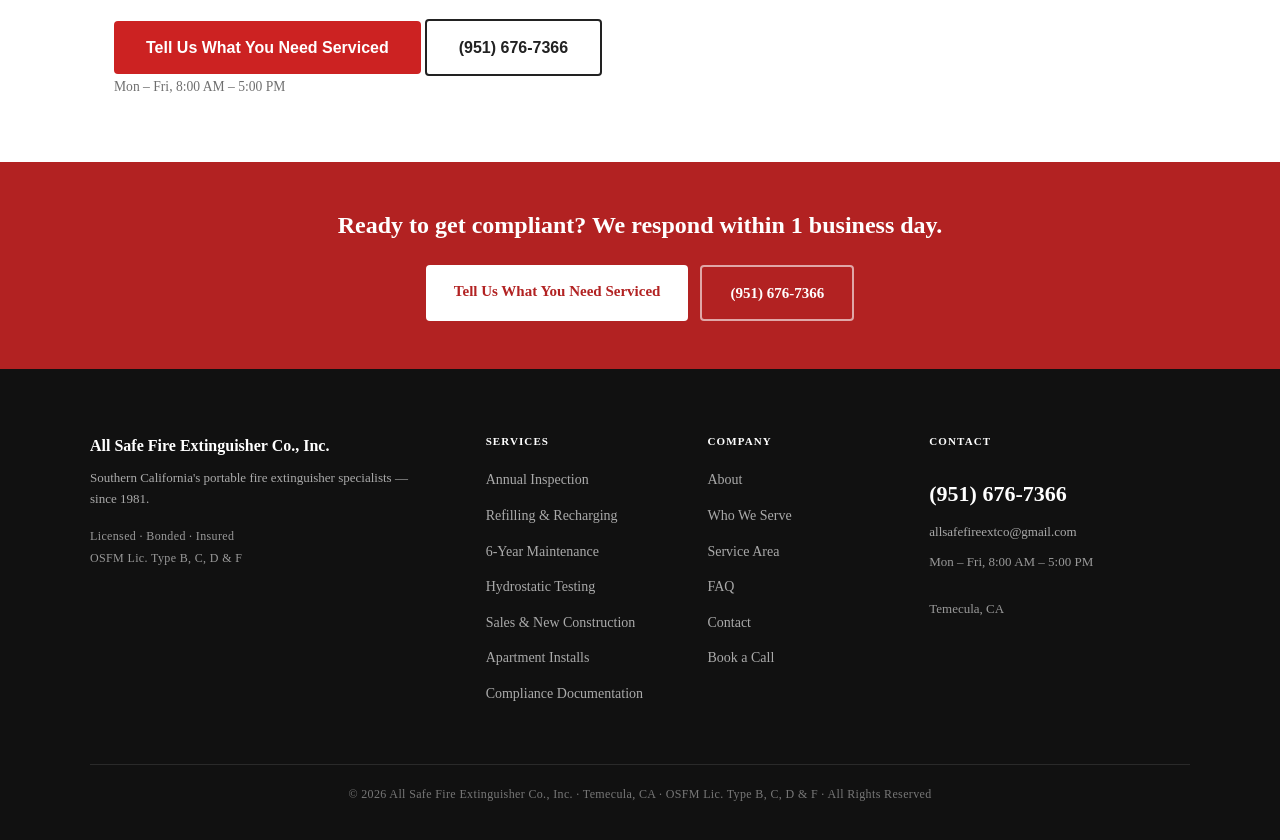
==== commit 4d28ad46: "Fix trust bar: remove duplicate US in US Equipment label" ====
--- a/index.html
+++ b/index.html
@@ -66,7 +66,7 @@
       <div class="trust-item"><span class="trust-num">4</span><span class="trust-label">State Licenses</span></div>
       <div class="trust-item"><span class="trust-num">1,500+</span><span class="trust-label">Clients / Year</span></div>
       <div class="trust-item"><span class="trust-num">7</span><span class="trust-label">Counties Served</span></div>
-      <div class="trust-item"><span class="trust-num">US</span><span class="trust-label">US Equipment</span></div>
+      <div class="trust-item"><span class="trust-num">US</span><span class="trust-label">Equipment</span></div>
     </div>
   </section>
 
--- a/style.css
+++ b/style.css
@@ -886,15 +886,12 @@
 .trusted-header h2 { font-size: clamp(22px, 4vw, 30px); font-weight: 800; color: #111; line-height: 1.2; margin-bottom: 10px; }
 .trusted-header p { font-size: 15px; color: #666; max-width: 480px; margin: 0 auto; line-height: 1.6; }
 .marquee-wrapper { position: relative; width: 100%; overflow: hidden; mask-image: linear-gradient(to right, transparent 0%, black 8%, black 92%, transparent 100%); -webkit-mask-image: linear-gradient(to right, transparent 0%, black 8%, black 92%, transparent 100%); }
-.marquee-track { display: flex; align-items: center; width: max-content; animation: scroll-left 28s linear infinite; }
-.marquee-wrapper:hover .marquee-track { animation-play-state: paused; }
+.marquee-track { display: flex; align-items: center; width: max-content; animation: scroll-left 28s linear infinite; pointer-events: none; user-select: none; }
 @keyframes scroll-left { 0% { transform: translateX(0); } 100% { transform: translateX(-50%); } }
 .marquee-track .logo-item { display: inline-flex; align-items: center; justify-content: center; width: 180px; flex-shrink: 0; padding: 0; background: transparent; border: none; border-radius: 0; min-height: 0; height: auto; box-shadow: none; }
 .marquee-track .logo-item img { max-height: 36px; max-width: 130px; width: auto; height: auto; object-fit: contain; filter: grayscale(100%); opacity: 0.6; display: block; transition: filter 0.3s, opacity 0.3s; }
-.marquee-wrapper:hover .marquee-track .logo-item img { opacity: 0.9; filter: grayscale(60%); }
 .marquee-track .logo-item .logo-text { font-size: 17px; font-weight: 700; color: #bbb; white-space: nowrap; transition: color 0.25s ease; user-select: none; }
 .logo-dot { display: none; }
-.marquee-wrapper:hover .marquee-track .logo-item .logo-text { color: #444; }
 .trusted-footer { text-align: center; padding: 20px 24px 0; font-size: 13px; color: #999; letter-spacing: 0.02em; }
 
 /* ── Why All Safe Section ─────────────────────────────────── */
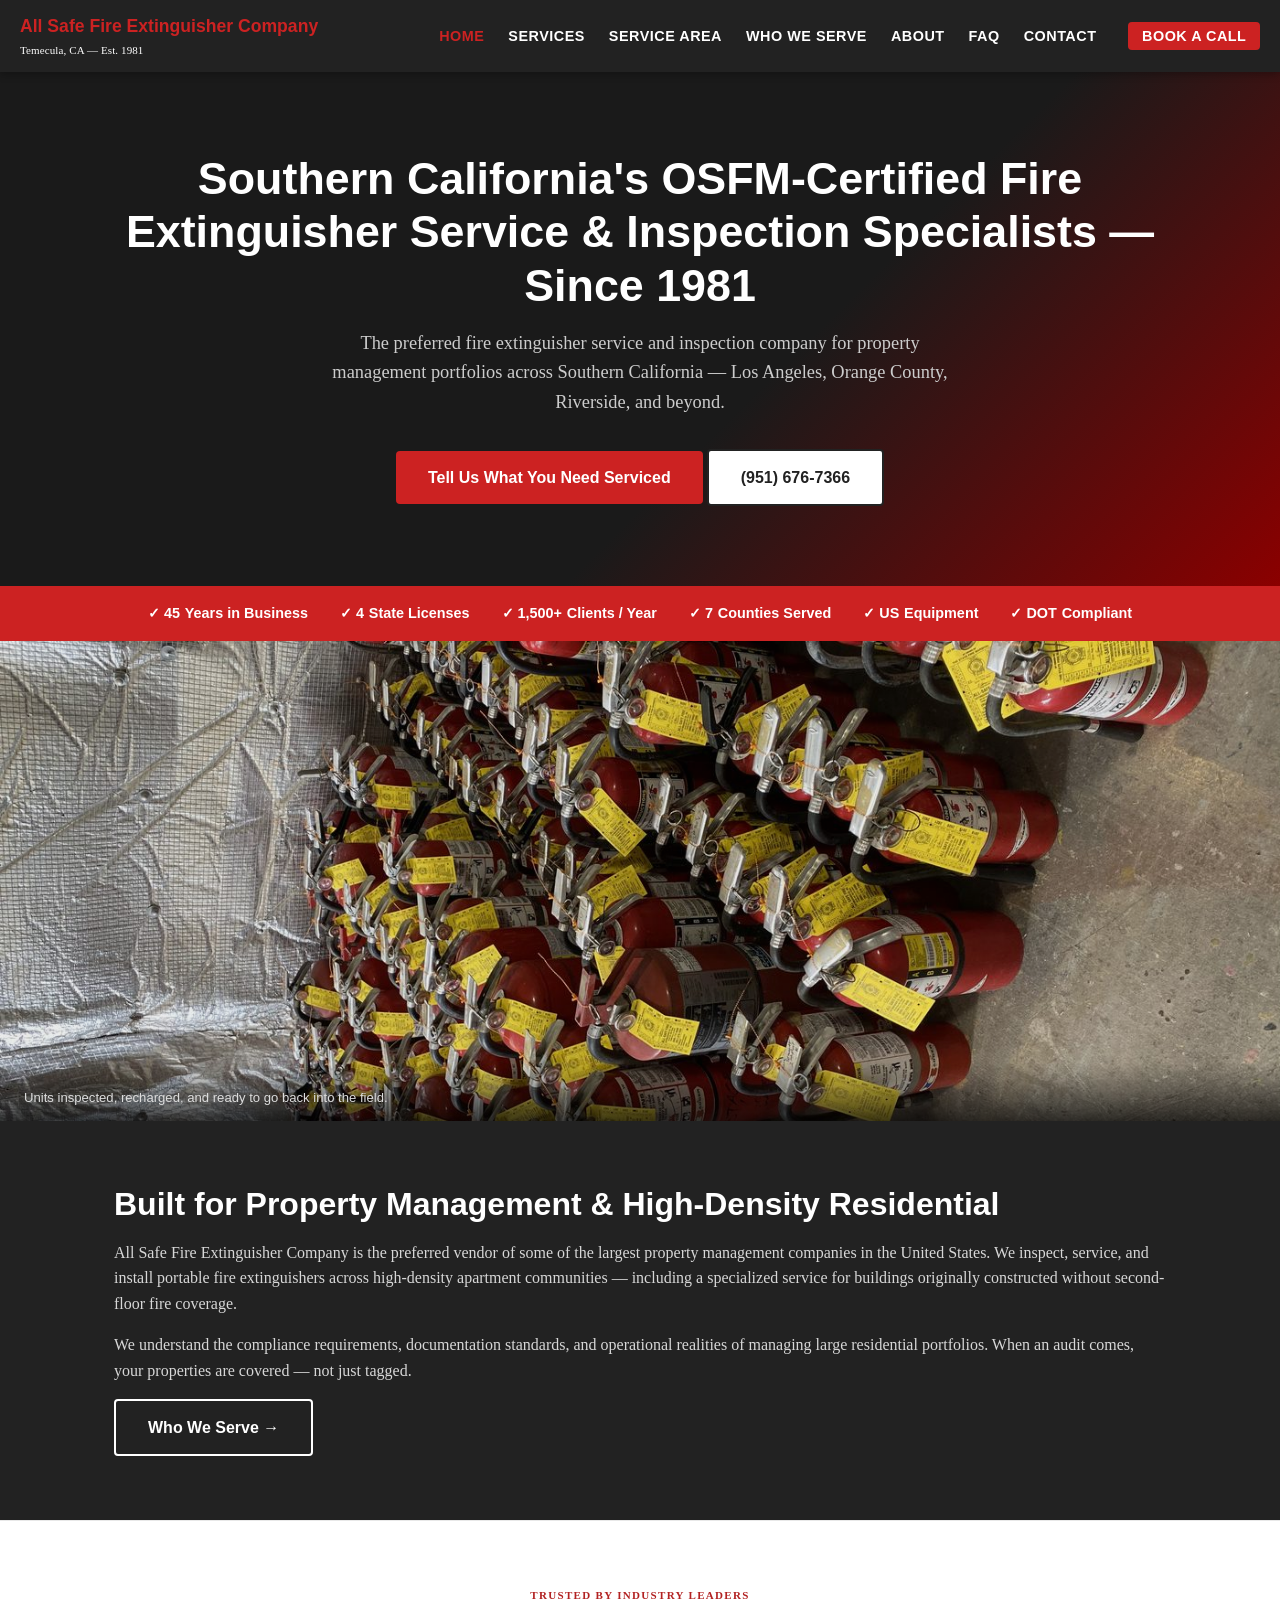
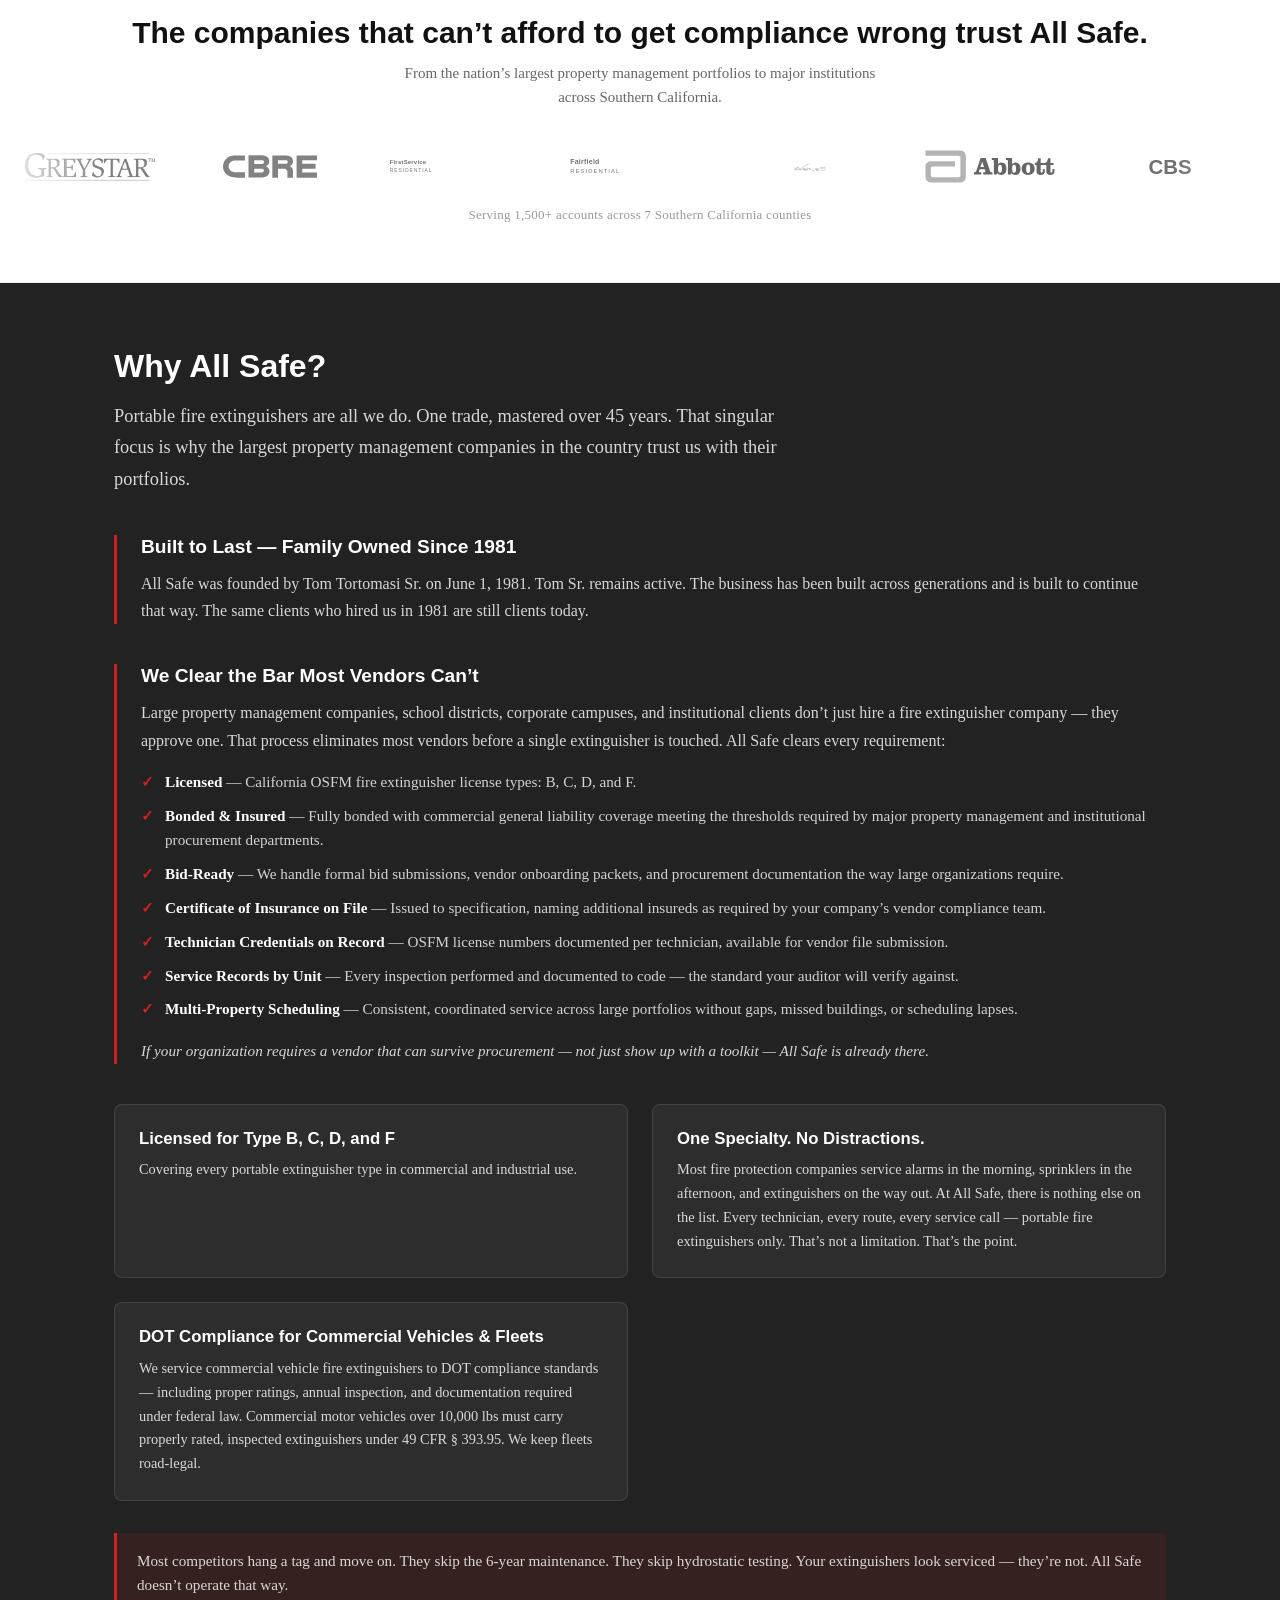
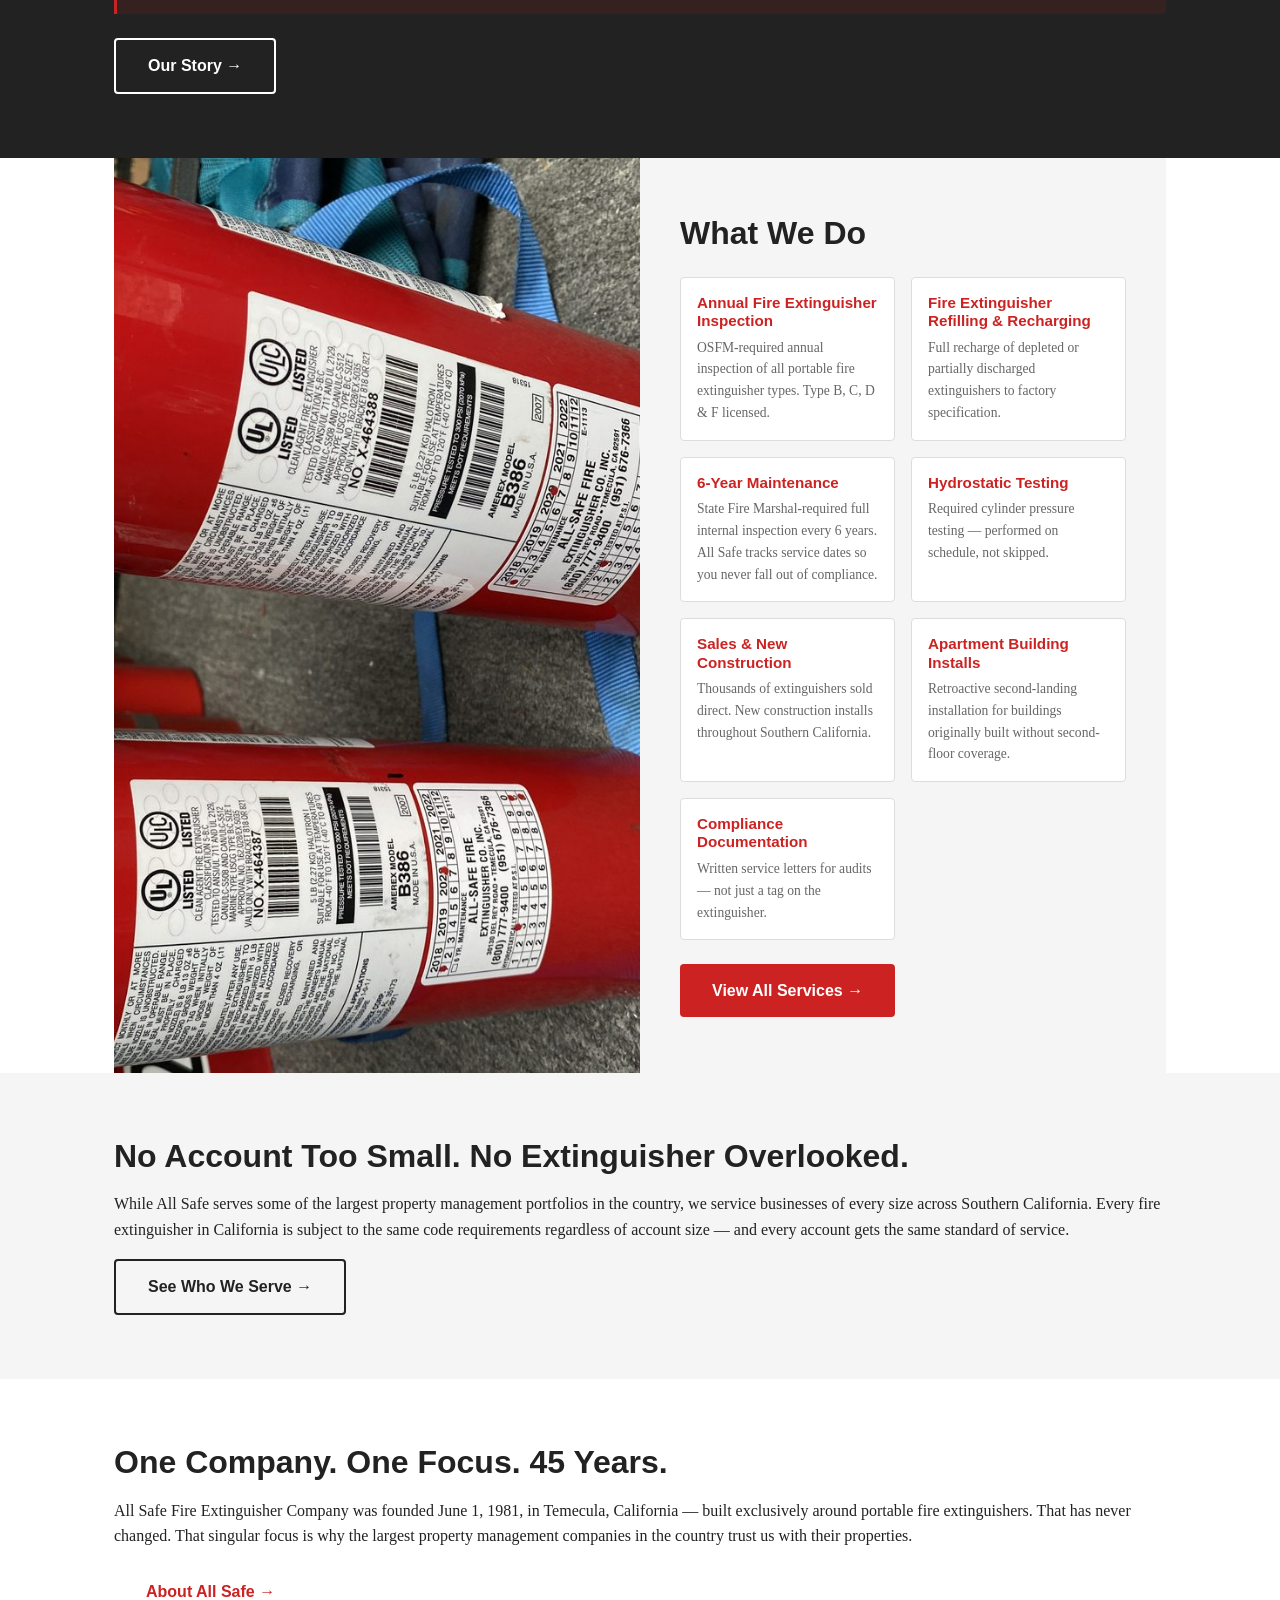
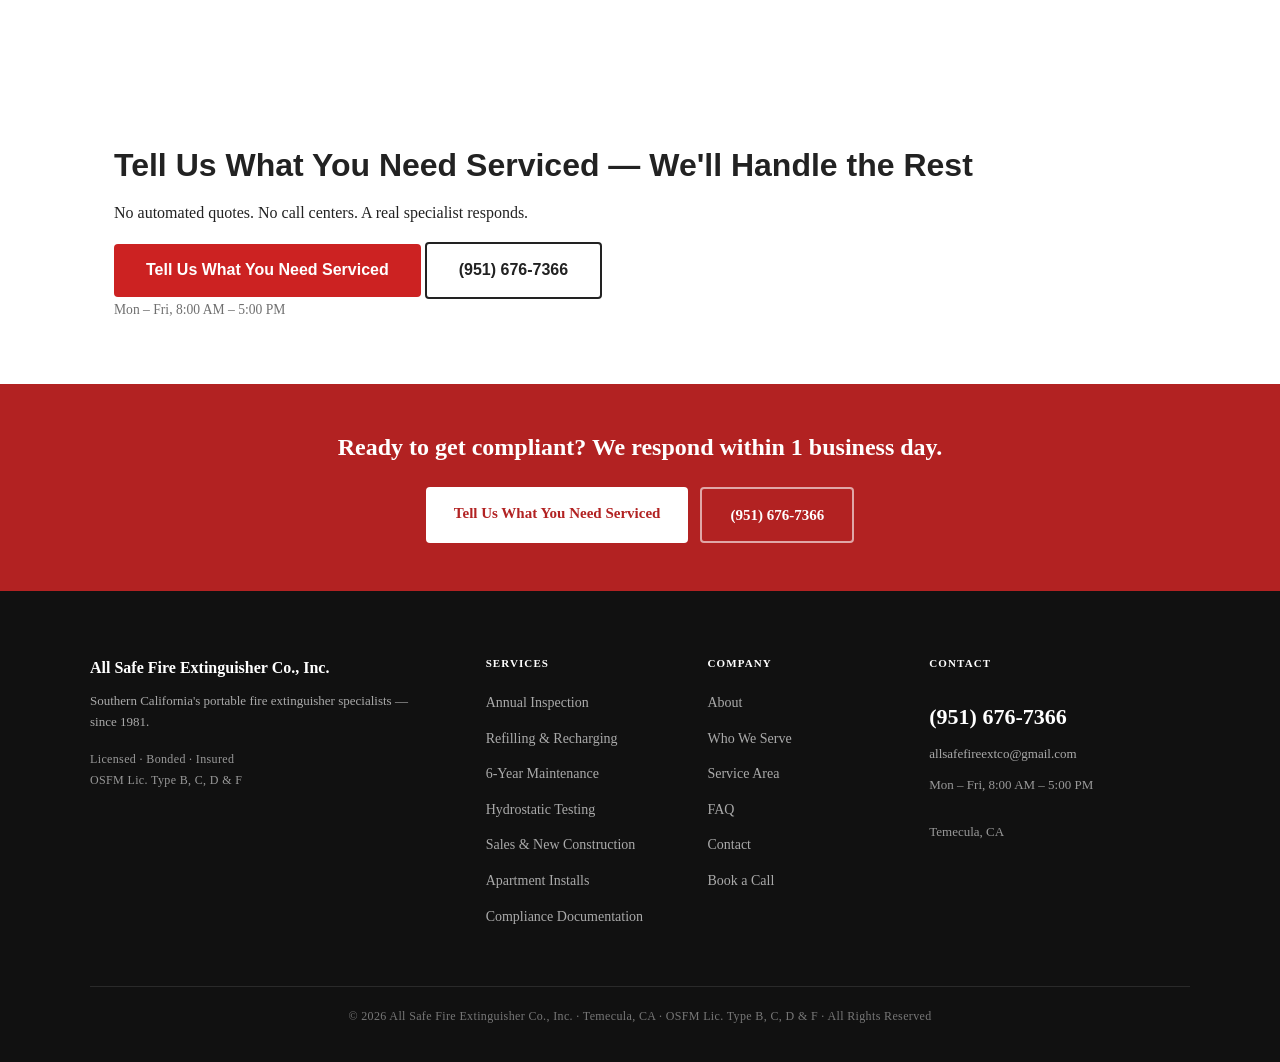
==== commit 33e7027e: "Add DOT compliance messaging — trust bar, FAQ" ====
--- a/index.html
+++ b/index.html
@@ -67,6 +67,7 @@
       <div class="trust-item"><span class="trust-num">1,500+</span><span class="trust-label">Clients / Year</span></div>
       <div class="trust-item"><span class="trust-num">7</span><span class="trust-label">Counties Served</span></div>
       <div class="trust-item"><span class="trust-num">US</span><span class="trust-label">Equipment</span></div>
+      <div class="trust-item"><span class="trust-num">DOT</span><span class="trust-label">Compliant</span></div>
     </div>
   </section>
 
@@ -150,6 +151,10 @@
           <h3>One Specialty. No Distractions.</h3>
           <p>Most fire protection companies service alarms in the morning, sprinklers in the afternoon, and extinguishers on the way out. At All Safe, there is nothing else on the list. Every technician, every route, every service call &#8212; portable fire extinguishers only. That&#8217;s not a limitation. That&#8217;s the point.</p>
         </div>
+        <div class="why-card">
+          <h3>DOT Compliance for Commercial Vehicles &amp; Fleets</h3>
+          <p>We service commercial vehicle fire extinguishers to DOT compliance standards &#8212; including proper ratings, annual inspection, and documentation required under federal law. Commercial motor vehicles over 10,000 lbs must carry properly rated, inspected extinguishers under 49 CFR &sect;&nbsp;393.95. We keep fleets road-legal.</p>
+        </div>
       </div>
 
       <p class="why-verdict">Most competitors hang a tag and move on. They skip the 6-year maintenance. They skip hydrostatic testing. Your extinguishers look serviced &#8212; they&#8217;re not. All Safe doesn&#8217;t operate that way.</p>
